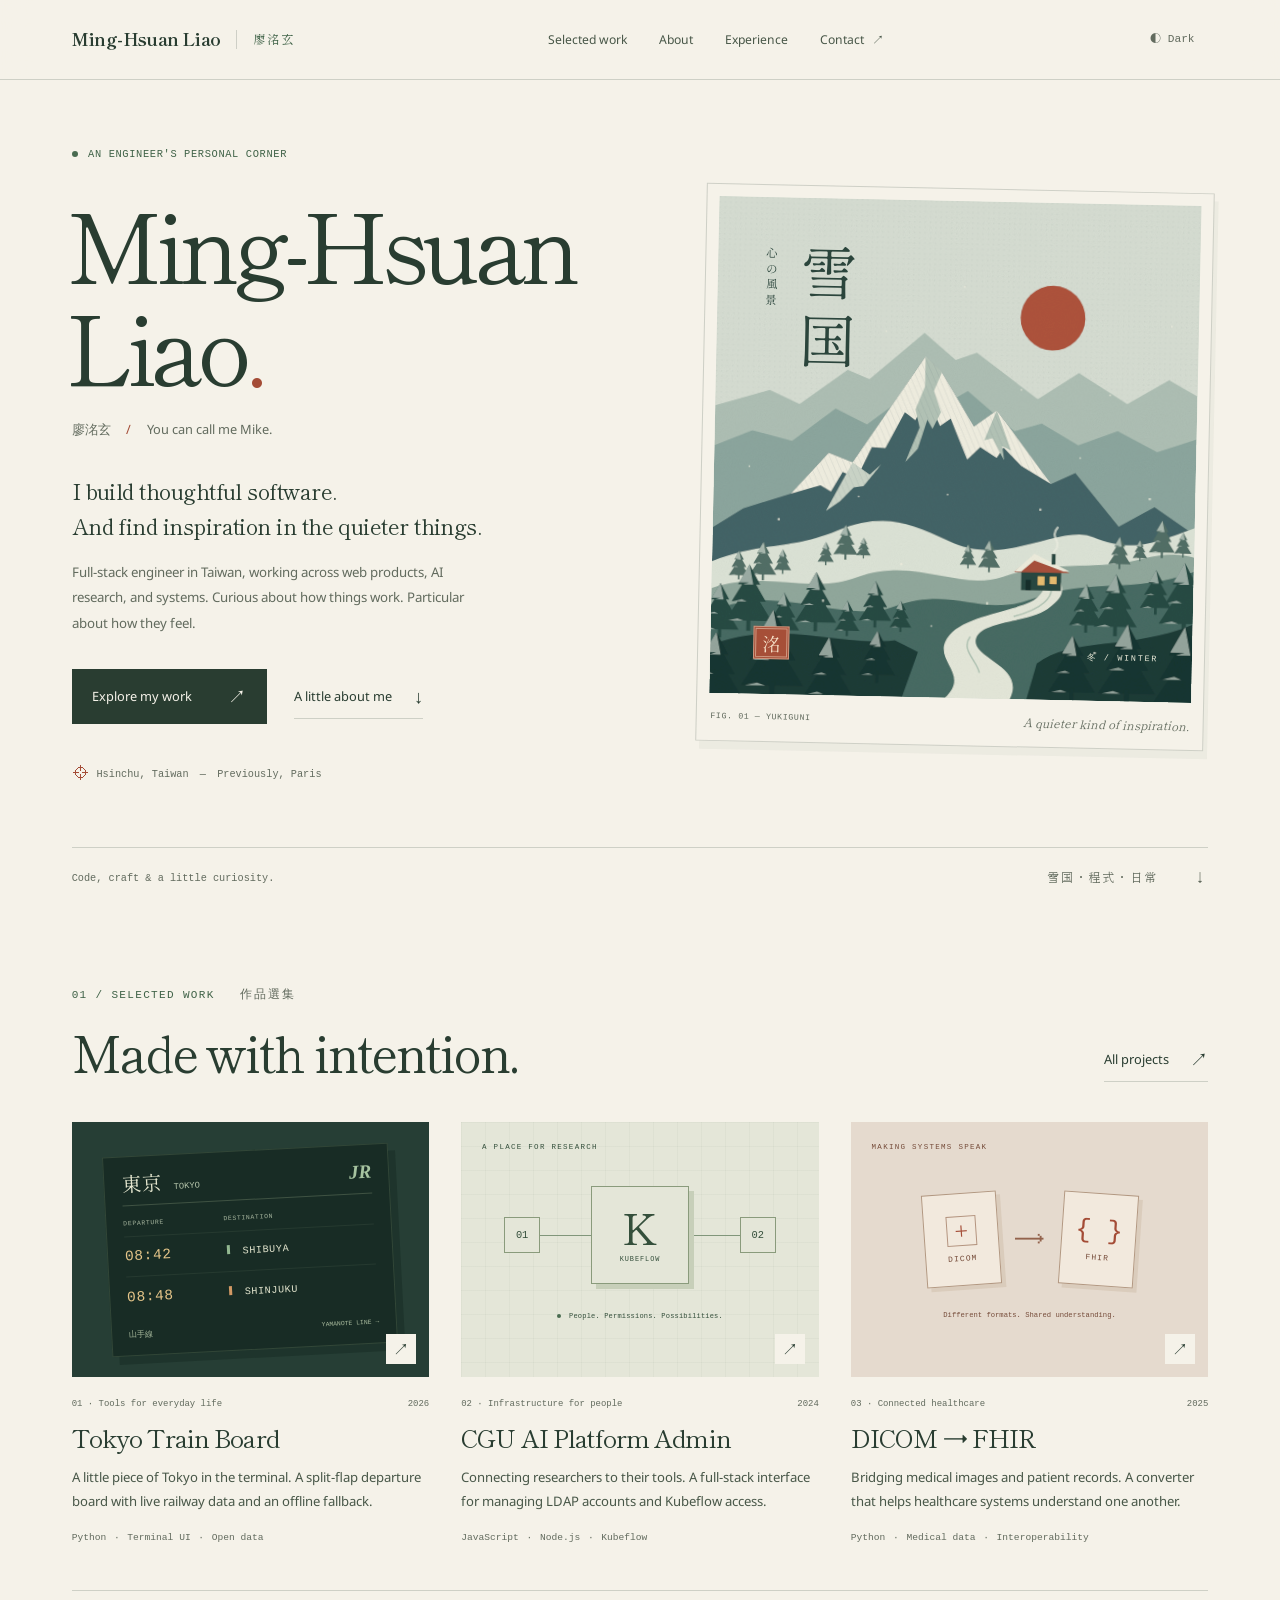
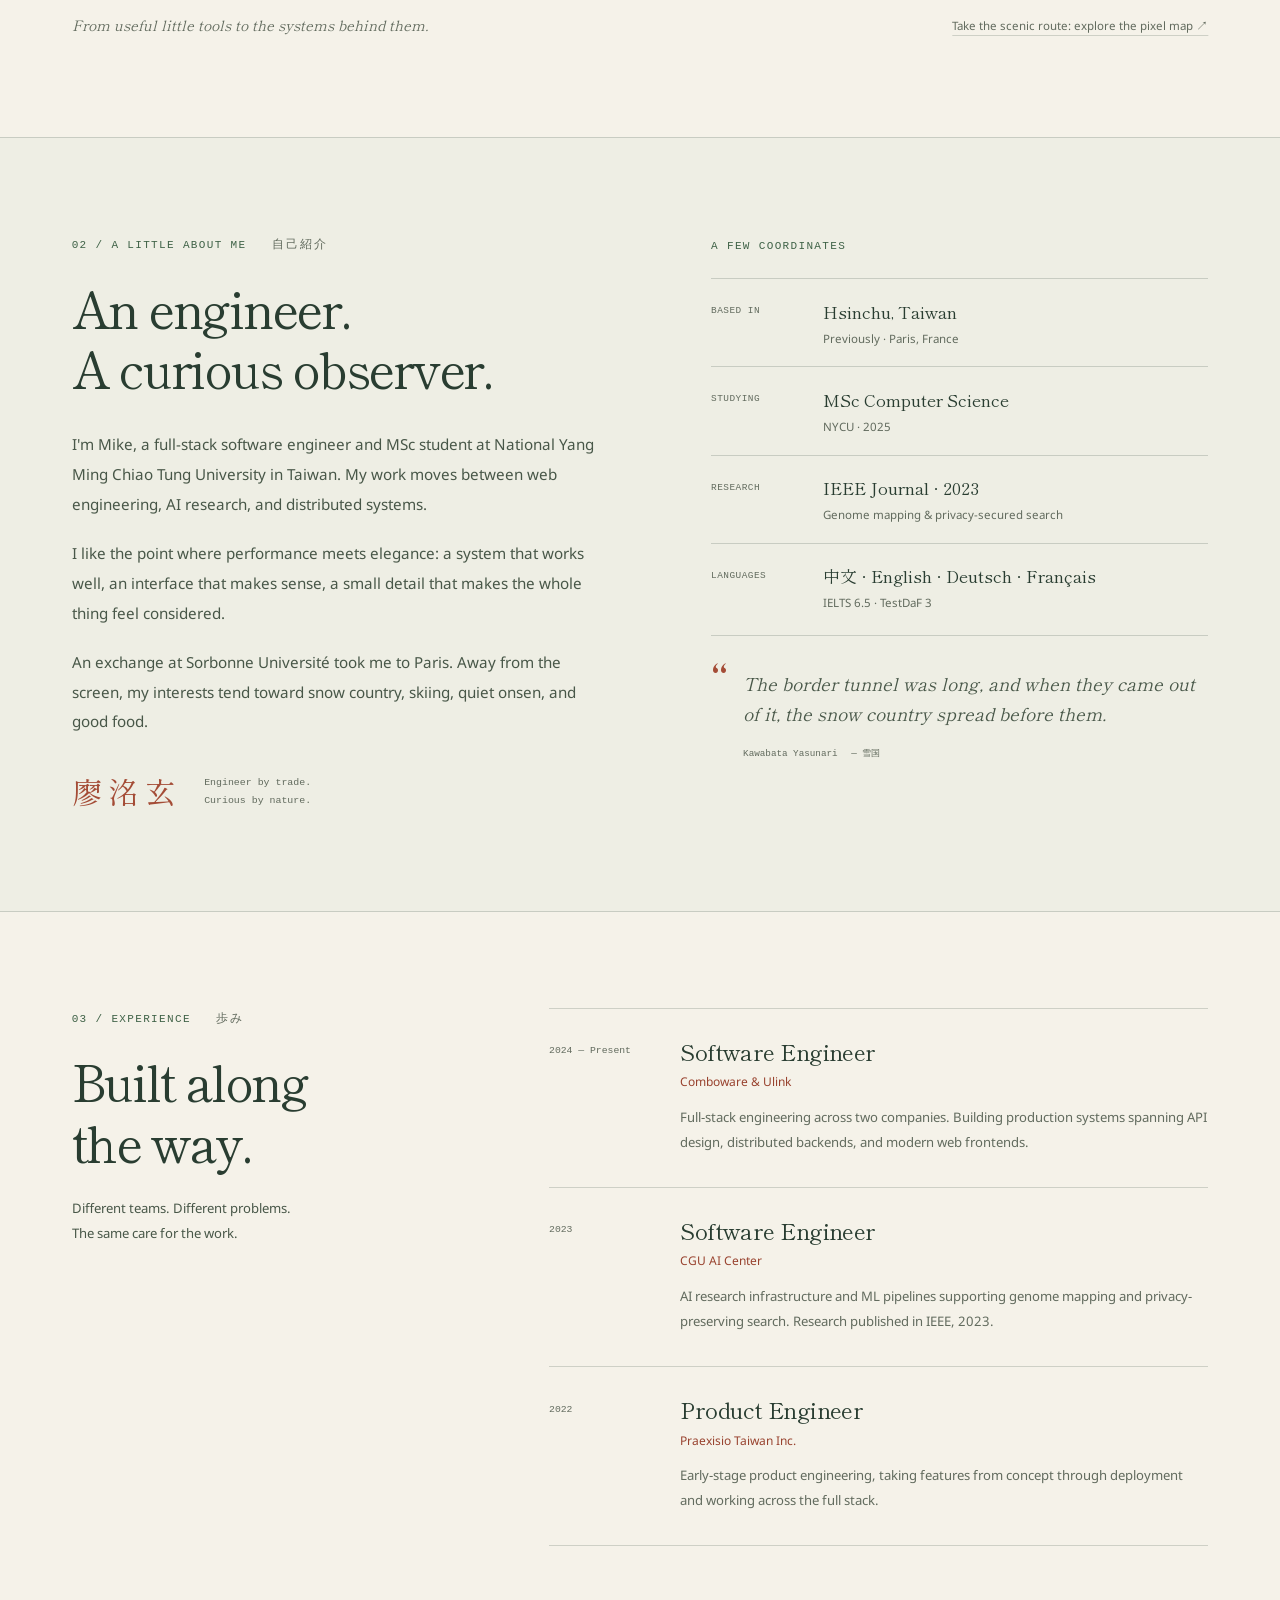
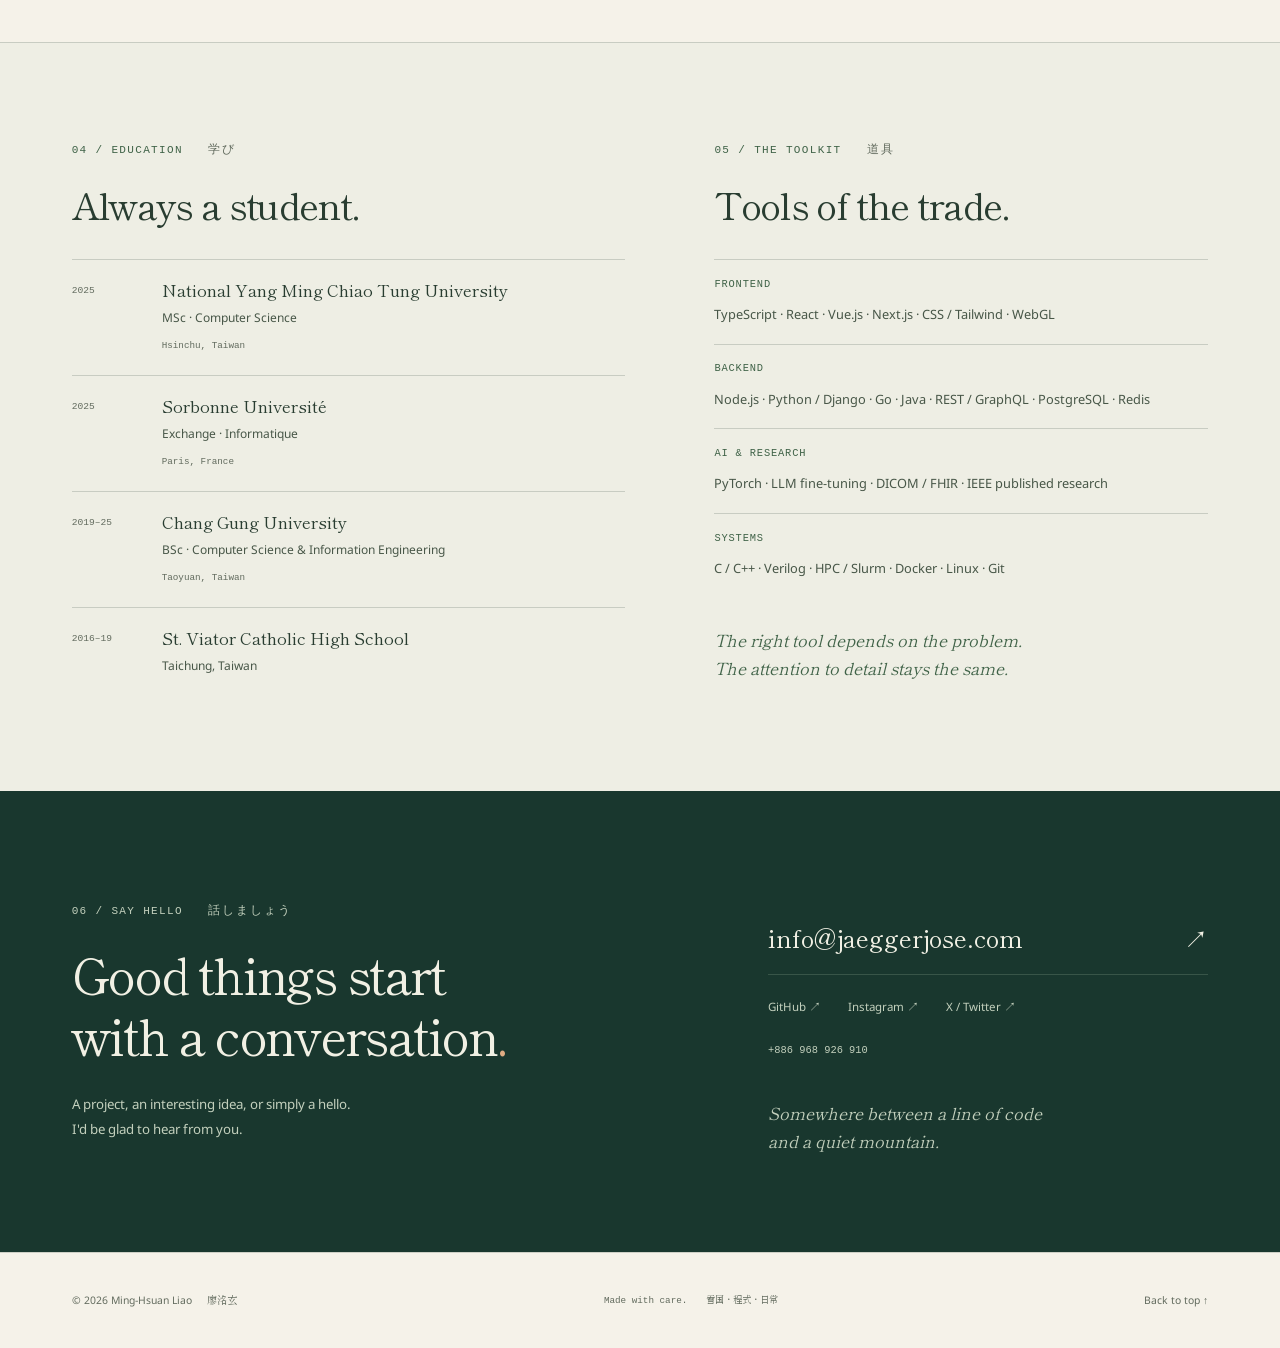
==== index.html @ 1840a7eb "feat: redesign portfolio with Yukiguni editorial layout" ====
<!DOCTYPE html>
<html lang="zh-TW" data-theme="light">
<head>
  <meta charset="UTF-8">
  <meta name="viewport" content="width=device-width, initial-scale=1.0">
  <script>try{document.documentElement.dataset.theme=localStorage.getItem('theme')||'light'}catch(e){}</script>
  <meta name="description" content="廖洺玄 (Mike Liao) — Full-stack engineer in Taiwan. Web products, research, and small things made with care. 雪国・程式・日常。">
  <meta property="og:type" content="website">
  <meta property="og:url" content="https://www.jaeggerjose.com/">
  <meta property="og:title" content="廖洺玄 · Ming-Hsuan Liao — Engineer & Maker">
  <meta property="og:description" content="Full-stack engineer in Taiwan. Web products, research, and small things made with care. 雪国・程式・日常。">
  <meta property="og:locale" content="zh_TW">
  <meta property="og:image" content="https://www.jaeggerjose.com/og-image.png">
  <meta property="og:image:width" content="1200">
  <meta property="og:image:height" content="630">
  <meta name="twitter:card" content="summary_large_image">
  <meta name="twitter:image" content="https://www.jaeggerjose.com/og-image.png">
  <meta name="twitter:site" content="@jaeggerjose">
  <meta name="twitter:title" content="廖洺玄 · Ming-Hsuan Liao — Engineer & Maker">
  <meta name="twitter:description" content="Web products, research, and small things made with care.">
  <link rel="canonical" href="https://www.jaeggerjose.com/">
  <title>廖洺玄 · Ming-Hsuan Liao — Engineer & Maker</title>
  <link rel="preconnect" href="https://fonts.googleapis.com">
  <link rel="preconnect" href="https://fonts.gstatic.com" crossorigin>
  <link rel="stylesheet" href="https://fonts.googleapis.com/css2?family=Press+Start+2P&family=Shippori+Mincho+B1:wght@400;700&family=Noto+Sans:ital,wght@0,300;0,400;1,300&display=swap" media="print" onload="this.media='all'">
  <noscript><link rel="stylesheet" href="https://fonts.googleapis.com/css2?family=Press+Start+2P&family=Shippori+Mincho+B1:wght@400;700&family=Noto+Sans:ital,wght@0,300;0,400;1,300&display=swap"></noscript>
  <link rel="icon" href="favicon.svg" type="image/svg+xml">
  <link rel="stylesheet" href="css/style.css?v=14">
  <link rel="preload" href="assets/yukiguni-print.svg" as="image" type="image/svg+xml">
  <script type="speculationrules">{"prefetch":[{"source":"list","urls":["works.html"]}]}</script>
</head>
<body class="page-home">
  <a class="skip-link" href="#main-content">Skip to content</a>

  <nav id="nav" aria-label="Main navigation">
    <a class="nav-logo" href="#hero">Ming-Hsuan Liao<span>廖洺玄</span></a>
    <ul class="nav-links">
      <li><a href="#selected-work">Selected work</a></li>
      <li><a href="#about">About</a></li>
      <li><a href="#work">Experience</a></li>
      <li><a href="#contact">Contact <span aria-hidden="true">↗</span></a></li>
    </ul>
    <div class="nav-right">
      <button class="theme-toggle" id="theme-toggle" aria-label="Switch to dark theme">◐ <span>Dark</span></button>
      <button class="nav-menu" id="nav-menu" aria-label="Open menu" aria-controls="mobile-menu" aria-expanded="false"><span></span><span></span></button>
    </div>
  </nav>
  <div class="mobile-menu" id="mobile-menu" hidden>
    <p class="menu-eyebrow">A little directory</p>
    <a href="#selected-work" class="mm-link">Selected work</a>
    <a href="#about" class="mm-link">About</a>
    <a href="#work" class="mm-link">Experience</a>
    <a href="#contact" class="mm-link">Contact ↗</a>
    <button class="theme-toggle-mm" id="theme-toggle-mm" aria-label="Switch to dark theme">◐ Dark</button>
  </div>

  <main id="main-content">
    <section id="hero" aria-labelledby="hero-title">
      <div class="hero-layout">
        <div class="hero-content">
          <p class="hero-eyebrow"><span class="status-dot" aria-hidden="true"></span> An engineer's personal corner</p>
          <h1 class="hero-name" id="hero-title">Ming-Hsuan<br><span>Liao<span class="name-period">.</span></span></h1>
          <p class="hero-byline">廖洺玄 <span aria-hidden="true">/</span> You can call me Mike.</p>
          <p class="hero-intro">I build thoughtful software.<br>And find inspiration in the quieter things.</p>
          <p class="hero-description">Full-stack engineer in Taiwan, working across web products, AI research, and systems. Curious about how things work. Particular about how they feel.</p>
          <div class="hero-actions">
            <a class="button-link" href="#selected-work">Explore my work <span aria-hidden="true">↗</span></a>
            <a class="text-link" href="#about">A little about me <span aria-hidden="true">↓</span></a>
          </div>
          <p class="hero-location"><span aria-hidden="true">⌖</span> Hsinchu, Taiwan <span class="location-divider">—</span> Previously, Paris</p>
        </div>
        <figure class="hero-print">
          <div class="print-image">
            <img src="assets/yukiguni-print.svg" alt="A winter woodblock landscape: snow-covered mountains and a small warm cabin among pine trees." width="640" height="660" fetchpriority="high">
            <div class="print-title" aria-hidden="true"><span>雪国</span><small>心の風景</small></div>
            <span class="print-seal" aria-hidden="true">洺</span>
            <span class="print-corner" aria-hidden="true">冬 / WINTER</span>
          </div>
          <figcaption><span>FIG. 01 — YUKIGUNI</span><span>A quieter kind of inspiration.</span></figcaption>
        </figure>
      </div>
      <div class="hero-colophon"><span>Code, craft &amp; a little curiosity.</span><span>雪国・程式・日常 <span aria-hidden="true">↓</span></span></div>
    </section>

    <section id="selected-work" aria-labelledby="selected-heading">
      <div class="section-inner">
        <div class="section-heading">
          <div><p class="label">01 / Selected work <span>作品選集</span></p><h2 id="selected-heading">Made with intention.</h2></div>
          <a class="text-link" href="works.html">All projects <span aria-hidden="true">↗</span></a>
        </div>
        <div class="selected-grid">
          <article class="selected-project reveal">
            <a class="project-cover" href="works.html#trainboard" aria-label="View Tokyo Train Board">
              <div class="project-preview preview-train" aria-hidden="true">
                <div class="train-board">
                  <div class="train-heading"><span>東京 <small>TOKYO</small></span><span class="train-symbol">JR</span></div>
                  <div class="train-header"><span>DEPARTURE</span><span>DESTINATION</span></div>
                  <div class="train-row"><span>08:42</span><span><i class="line-green"></i> SHIBUYA</span></div>
                  <div class="train-row"><span>08:48</span><span><i class="line-orange"></i> SHINJUKU</span></div>
                  <div class="train-bottom">山手線 <span>YAMANOTE LINE →</span></div>
                </div>
              </div>
              <span class="cover-arrow" aria-hidden="true">↗</span>
            </a>
            <div class="project-meta"><span>01 · Tools for everyday life</span><span>2026</span></div>
            <h3><a href="works.html#trainboard">Tokyo Train Board</a></h3>
            <p>A little piece of Tokyo in the terminal. A split-flap departure board with live railway data and an offline fallback.</p>
            <p class="project-tools">Python <span>·</span> Terminal UI <span>·</span> Open data</p>
          </article>
          <article class="selected-project reveal">
            <a class="project-cover" href="works.html#classroom" aria-label="View CGU Kubeflow LDAP Admin">
              <div class="project-preview preview-cluster" aria-hidden="true">
                <span class="preview-note">A PLACE FOR RESEARCH</span>
                <div class="cluster-network"><div class="cluster-node">01</div><div class="cluster-node cluster-center">K<span>KUBEFLOW</span></div><div class="cluster-node">02</div></div>
                <div class="cluster-caption"><span class="status-dot"></span> People. Permissions. Possibilities.</div>
              </div>
              <span class="cover-arrow" aria-hidden="true">↗</span>
            </a>
            <div class="project-meta"><span>02 · Infrastructure for people</span><span>2024</span></div>
            <h3><a href="works.html#classroom">CGU AI Platform Admin</a></h3>
            <p>Connecting researchers to their tools. A full-stack interface for managing LDAP accounts and Kubeflow access.</p>
            <p class="project-tools">JavaScript <span>·</span> Node.js <span>·</span> Kubeflow</p>
          </article>
          <article class="selected-project reveal">
            <a class="project-cover" href="works.html#dicom" aria-label="View DICOM to FHIR Converter">
              <div class="project-preview preview-health" aria-hidden="true">
                <span class="preview-note">MAKING SYSTEMS SPEAK</span>
                <div class="data-exchange"><div class="data-sheet"><span class="scan-mark">+</span><small>DICOM</small></div><span class="exchange-arrow">⟶</span><div class="data-sheet"><span class="code-mark">{ }</span><small>FHIR</small></div></div>
                <span class="health-caption">Different formats. Shared understanding.</span>
              </div>
              <span class="cover-arrow" aria-hidden="true">↗</span>
            </a>
            <div class="project-meta"><span>03 · Connected healthcare</span><span>2025</span></div>
            <h3><a href="works.html#dicom">DICOM → FHIR</a></h3>
            <p>Bridging medical images and patient records. A converter that helps healthcare systems understand one another.</p>
            <p class="project-tools">Python <span>·</span> Medical data <span>·</span> Interoperability</p>
          </article>
        </div>
        <div class="section-footnote"><span>From useful little tools to the systems behind them.</span><a href="works.html#map">Take the scenic route: explore the pixel map <span aria-hidden="true">↗</span></a></div>
      </div>
    </section>

    <section id="about" aria-labelledby="about-heading">
      <div class="section-inner about-grid">
        <div class="about-left">
          <p class="label">02 / A little about me <span>自己紹介</span></p>
          <h2 id="about-heading">An engineer.<br>A curious observer.</h2>
          <p class="body-text">I'm Mike, a full-stack software engineer and MSc student at National Yang Ming Chiao Tung University in Taiwan. My work moves between web engineering, AI research, and distributed systems.</p>
          <p class="body-text">I like the point where performance meets elegance: a system that works well, an interface that makes sense, a small detail that makes the whole thing feel considered.</p>
          <p class="body-text">An exchange at Sorbonne Université took me to Paris. Away from the screen, my interests tend toward snow country, skiing, quiet onsen, and good food.</p>
          <div class="about-signoff"><span class="signature">廖洺玄</span><span>Engineer by trade.<br>Curious by nature.</span></div>
        </div>
        <div class="about-right">
          <p class="label facts-label">A few coordinates</p>
          <dl class="about-facts">
            <div><dt>Based in</dt><dd>Hsinchu, Taiwan<small>Previously · Paris, France</small></dd></div>
            <div><dt>Studying</dt><dd>MSc Computer Science<small>NYCU · 2025</small></dd></div>
            <div><dt>Research</dt><dd>IEEE Journal · 2023<small>Genome mapping &amp; privacy-secured search</small></dd></div>
            <div><dt>Languages</dt><dd>中文 · English · Deutsch · Français<small>IELTS 6.5 · TestDaF 3</small></dd></div>
          </dl>
          <blockquote class="snow-quote"><span class="quote-mark" aria-hidden="true">“</span><p>The border tunnel was long, and when they came out of it, the snow country spread before them.</p><cite>Kawabata Yasunari <span>— 雪国</span></cite></blockquote>
        </div>
      </div>
    </section>

    <section id="work" aria-labelledby="work-heading">
      <div class="section-inner experience-layout">
        <div class="experience-intro"><p class="label">03 / Experience <span>歩み</span></p><h2 id="work-heading">Built along<br>the way.</h2><p class="body-text">Different teams. Different problems.<br>The same care for the work.</p></div>
        <div class="timeline">
          <article class="tl-item reveal"><p class="tl-date">2024 — Present</p><div><h3 class="tl-title">Software Engineer</h3><p class="tl-company">Comboware &amp; Ulink</p><p class="tl-desc">Full-stack engineering across two companies. Building production systems spanning API design, distributed backends, and modern web frontends.</p></div></article>
          <article class="tl-item reveal"><p class="tl-date">2023</p><div><h3 class="tl-title">Software Engineer</h3><p class="tl-company">CGU AI Center</p><p class="tl-desc">AI research infrastructure and ML pipelines supporting genome mapping and privacy-preserving search. Research published in IEEE, 2023.</p></div></article>
          <article class="tl-item reveal"><p class="tl-date">2022</p><div><h3 class="tl-title">Product Engineer</h3><p class="tl-company">Praexisio Taiwan Inc.</p><p class="tl-desc">Early-stage product engineering, taking features from concept through deployment and working across the full stack.</p></div></article>
        </div>
      </div>
    </section>

    <div class="background-section">
      <div class="section-inner background-grid">
        <section id="education" aria-labelledby="education-heading">
          <p class="label">04 / Education <span>学び</span></p><h2 id="education-heading">Always a student.</h2>
          <div class="edu-list">
            <article class="edu-item"><span class="edu-year">2025</span><div><h3>National Yang Ming Chiao Tung University</h3><p>MSc · Computer Science</p><span class="edu-loc">Hsinchu, Taiwan</span></div></article>
            <article class="edu-item"><span class="edu-year">2025</span><div><h3>Sorbonne Université</h3><p>Exchange · Informatique</p><span class="edu-loc">Paris, France</span></div></article>
            <article class="edu-item"><span class="edu-year">2019–25</span><div><h3>Chang Gung University</h3><p>BSc · Computer Science &amp; Information Engineering</p><span class="edu-loc">Taoyuan, Taiwan</span></div></article>
            <article class="edu-item"><span class="edu-year">2016–19</span><div><h3>St. Viator Catholic High School</h3><p>Taichung, Taiwan</p></div></article>
          </div>
        </section>
        <section id="skills" aria-labelledby="skills-heading">
          <p class="label">05 / The toolkit <span>道具</span></p><h2 id="skills-heading">Tools of the trade.</h2>
          <dl class="skill-list">
            <div><dt>Frontend</dt><dd>TypeScript · React · Vue.js · Next.js · CSS / Tailwind · WebGL</dd></div>
            <div><dt>Backend</dt><dd>Node.js · Python / Django · Go · Java · REST / GraphQL · PostgreSQL · Redis</dd></div>
            <div><dt>AI &amp; Research</dt><dd>PyTorch · LLM fine-tuning · DICOM / FHIR · IEEE published research</dd></div>
            <div><dt>Systems</dt><dd>C / C++ · Verilog · HPC / Slurm · Docker · Linux · Git</dd></div>
          </dl>
          <p class="toolkit-note">The right tool depends on the problem.<br>The attention to detail stays the same.</p>
        </section>
      </div>
    </div>

    <section id="contact" aria-labelledby="contact-heading">
      <div class="section-inner contact-layout">
        <div><p class="label">06 / Say hello <span>話しましょう</span></p><h2 id="contact-heading">Good things start<br>with a conversation<span>.</span></h2><p class="contact-sub">A project, an interesting idea, or simply a hello.<br>I'd be glad to hear from you.</p></div>
        <div class="contact-details"><a class="contact-email" href="mailto:info@jaeggerjose.com">info@jaeggerjose.com <span aria-hidden="true">↗</span></a><div class="social-row"><a href="https://github.com/jaeggerjose" target="_blank" rel="noopener noreferrer">GitHub ↗</a><a href="https://instagram.com/pretty_good_mate" target="_blank" rel="noopener noreferrer">Instagram ↗</a><a href="https://x.com/jaeggerjose" target="_blank" rel="noopener noreferrer">X / Twitter ↗</a></div><a class="contact-phone" href="tel:+886968926910">+886 968 926 910</a><p class="contact-note">Somewhere between a line of code<br>and a quiet mountain.</p></div>
      </div>
    </section>
  </main>
  <footer><span class="foot-l">© 2026 Ming-Hsuan Liao <span>廖洺玄</span></span><span class="foot-r">Made with care. <span>雪国・程式・日常</span></span><a href="#hero" class="back-to-top">Back to top ↑</a></footer>

  <script defer src="js/vendor/motion-13.5.0.js"></script>
  <script defer src="js/main.js?v=11"></script>
  <script defer src="/_vercel/insights/script.js"></script>
</body>
</html>
---- css/style.css ----
/* Yukiguni — an engineer's field notes. Shared typography, navigation, and home. */
@font-face {
  font-family: 'Press Start 2P Fallback';
  src: local('Menlo'), local('Courier New'), local('DejaVu Sans Mono');
  size-adjust: 166.67%;
  font-display: swap;
}

:root {
  color-scheme: light;
  --paper: #f5f2e9;
  --paper-rgb: 245, 242, 233;
  --paper-alt: #eeeee4;
  --paper-deep: #e3e5d8;
  --surface: #e9e9dd;
  --card: #e0e2d3;
  --card-hover: #d9dfcc;
  --ink: #293d31;
  --ink-dim: #485748;
  --muted-text: #626b5e;
  --muted-border: rgba(41, 61, 49, .19);
  --moss: #496b50;
  --moss-text: #3f6247;
  --moss-dim: rgba(73, 107, 80, .14);
  --moss-glow: rgba(73, 107, 80, .06);
  --akache: #a44c36;
  --akache-text: #98422e;
  --akache-lt: #b3654b;
  --akache-dim: rgba(164, 76, 54, .12);
  --void: #19372e;
  --void-rgb: 25, 55, 46;
  --night-d: #142b25;
  --deep-d: #203e34;
  --snow: #f1f0e4;
  --snow-dim: #c3d0bd;
  --snow-rgb: 241, 240, 228;
  --steam: #b5ccb0;
  --steam-rgb: 181, 204, 176;
  --steam-dim: rgba(181, 204, 176, .28);
  --steam-glow: rgba(181, 204, 176, .08);
  --fire: #dfac83;
  --fire-rgb: 223, 172, 131;
  --ember: #dfc283;
  --ember-rgb: 223, 194, 131;
  --pixel: #8daaa0;
  --pixel-rgb: 141, 170, 160;
  --dark-muted: rgba(181, 204, 176, .2);
  --dark-muted-text: #b3c6b4;
  --dark-muted-text-rgb: 179, 198, 180;
  --font-pixel: 'Press Start 2P', 'Press Start 2P Fallback', monospace;
  --font-serif: 'Shippori Mincho B1', Georgia, serif;
  --font-body: 'Noto Sans', sans-serif;
  --font-sans: var(--font-body);
  --font-meta: 'SFMono-Regular', Consolas, 'Liberation Mono', monospace;
  --pad-x: clamp(1.35rem, 5.6vw, 6.5rem);
  --pad-y: clamp(4rem, 7.5vw, 7rem);
  --nav-height: 80px;
  --ht-light-dot: rgba(73, 107, 80, .08);
  --ht-light-dot2: rgba(164, 76, 54, .05);
  --ht-amber-dot: rgba(223, 194, 131, .08);
  --ht-dark-dot: rgba(141, 170, 160, .07);
  --ht-steam-dot: rgba(181, 204, 176, .05);
}
html[data-theme="dark"] {
  color-scheme: dark;
  --paper: #172a23;
  --paper-rgb: 23, 42, 35;
  --paper-alt: #1d3028;
  --paper-deep: #293d31;
  --surface: #2b3e32;
  --card: #304537;
  --card-hover: #3a4c3d;
  --ink: #eaeadd;
  --ink-dim: #d0d7c7;
  --muted-text: #b4c0ad;
  --muted-border: rgba(213, 226, 199, .19);
  --moss: #b0c8a5;
  --moss-text: #b0c8a5;
  --moss-dim: rgba(176, 200, 165, .12);
  --akache: #dfa38b;
  --akache-text: #dfa38b;
  --akache-lt: #e0b59b;
  --akache-dim: rgba(223, 163, 139, .12);
  --ht-light-dot: rgba(176, 200, 165, .07);
}

*, *::before, *::after { box-sizing: border-box; }
* { margin: 0; padding: 0; }
[hidden] { display: none !important; }
html { scroll-behavior: smooth; scroll-padding-top: calc(var(--nav-height) + 24px); }
body { background: var(--paper); color: var(--ink); font: 400 1rem/1.75 var(--font-body); -webkit-font-smoothing: antialiased; }
a { color: inherit; text-decoration: none; }
button, input, textarea, select { font: inherit; }
button { color: inherit; cursor: pointer; }
img, svg { display: block; max-width: 100%; }
button, a { -webkit-tap-highlight-color: transparent; }
::selection { background: var(--moss); color: var(--paper); }
:focus-visible { outline: 2px solid var(--akache); outline-offset: 5px; }
section { padding: var(--pad-y) var(--pad-x); }
h1, h2, h3 { font-family: var(--font-serif); font-weight: 400; }
h2, .section-h2 { font-size: clamp(2.3rem, 3.9vw, 3.6rem); line-height: 1.22; letter-spacing: -.045em; }
.section-inner { width: 100%; max-width: 1320px; margin-inline: auto; }
.label { font: 400 .69rem/1.6 var(--font-meta); text-transform: uppercase; letter-spacing: .12em; color: var(--moss-text); margin-bottom: 1.35rem; }
.label > span { font-family: var(--font-body); text-transform: none; font-size: .75rem; letter-spacing: .16em; margin-left: 1.1rem; color: var(--muted-text); }
.body-text { color: var(--ink-dim); font-size: .95rem; line-height: 1.95; margin-bottom: 1.25rem; }
.text-link { display: inline-flex; align-items: center; gap: 1.35rem; min-height: 44px; font-size: .8rem; border-bottom: 1px solid var(--muted-border); transition: color .2s, border-color .2s; }
.text-link:hover { color: var(--akache); border-color: var(--akache); }
.text-link > span, .button-link > span { font-size: 1.15rem; transition: transform .2s; }
.text-link:hover > span, .button-link:hover > span { transform: translate(2px, -2px); }
.button-link { display: inline-flex; align-items: center; justify-content: space-between; gap: 2.25rem; min-height: 50px; padding: .7rem 1.3rem; background: var(--ink); color: var(--paper); font-size: .8rem; transition: background .2s; }
.button-link:hover { background: var(--moss-text); }
.status-dot { display: inline-block; width: 6px; height: 6px; background: var(--moss); border-radius: 50%; flex-shrink: 0; }
.reveal { opacity: 1; }
.reveal.will-reveal { opacity: 0; transform: translateY(16px); }
.reveal.will-reveal.visible { opacity: 1; transform: none; }
.chip { display: inline-block; padding: .3rem .65rem; border: 1px solid var(--muted-border); font-size: .75rem; color: var(--ink-dim); background: var(--paper-alt); }
.skip-link { position: fixed; z-index: 400; left: 1rem; top: .8rem; padding: .65rem 1rem; background: var(--paper); border: 1px solid var(--ink); transform: translateY(-200%); }
.skip-link:focus { transform: translateY(0); }

/* Masthead */
#nav { position: fixed; inset: 0 0 auto; z-index: 200; min-height: var(--nav-height); padding: .8rem var(--pad-x); display: flex; align-items: center; justify-content: space-between; gap: 2rem; background: rgba(var(--paper-rgb), .96); border-bottom: 1px solid var(--muted-border); backdrop-filter: blur(14px); -webkit-backdrop-filter: blur(14px); }
.nav-logo { display: flex; align-items: center; gap: 1rem; font: 700 1.1rem/1.5 var(--font-serif); letter-spacing: -.035em; white-space: nowrap; }
.nav-logo > span { font-weight: 400; font-size: .78rem; letter-spacing: .14em; color: var(--moss-text); padding-left: 1rem; border-left: 1px solid var(--muted-border); }
.nav-links { display: flex; gap: clamp(1.2rem, 2.5vw, 2.8rem); list-style: none; }
.nav-links a { position: relative; display: inline-flex; align-items: center; gap: .5rem; min-height: 44px; font-size: .76rem; color: var(--ink-dim); }
.nav-links a::after { content: ''; position: absolute; inset: auto 0 3px; height: 1px; background: var(--akache); transform: scaleX(0); transform-origin: left; transition: transform .2s; }
.nav-links a:hover, .nav-links a.active { color: var(--akache); }
.nav-links a:hover::after, .nav-links a.active::after { transform: scaleX(1); }
.nav-right { display: flex; align-items: center; gap: .8rem; }
.theme-toggle, .theme-toggle-mm { display: inline-flex; justify-content: center; align-items: center; gap: .45rem; min-width: 72px; min-height: 44px; background: none; border: 0; font: .7rem/1 var(--font-meta); color: var(--muted-text); }
.theme-toggle:hover, .theme-toggle-mm:hover { color: var(--akache); }
.nav-menu { display: none; flex-direction: column; align-items: center; justify-content: center; gap: 6px; width: 44px; height: 44px; border: 1px solid var(--muted-border); background: none; }
.nav-menu span { height: 1px; width: 20px; background: var(--ink); transition: transform .2s; }
.nav-menu[aria-expanded="true"] span:first-child { transform: translateY(3.5px) rotate(45deg); }
.nav-menu[aria-expanded="true"] span:last-child { transform: translateY(-3.5px) rotate(-45deg); }
.mobile-menu { position: fixed; inset: var(--nav-height) 0 0; z-index: 190; display: flex; flex-direction: column; justify-content: safe center; align-items: flex-start; gap: 1rem; padding: 2rem var(--pad-x); background: var(--paper); overflow-y: auto; }
.menu-eyebrow { font: .7rem/1.5 var(--font-meta); text-transform: uppercase; letter-spacing: .15em; color: var(--muted-text); margin-bottom: 1rem; }
.mm-link { font: 400 clamp(1.8rem, 6vw, 2.75rem)/1.5 var(--font-serif); }
.mm-link:hover { color: var(--akache); }
.theme-toggle-mm { margin-top: 1rem; padding: .7rem 1rem; border: 1px solid var(--muted-border); }
body.menu-is-open, body.project-is-open { overflow: hidden; }

/* The opening spread */
#hero { padding-top: calc(var(--nav-height) + clamp(2.5rem, 4.5vw, 4.6rem)); padding-bottom: 0; }
.hero-layout { max-width: 1320px; margin-inline: auto; display: grid; grid-template-columns: 1.08fr 1fr; gap: clamp(2rem, 6.3vw, 6rem); align-items: center; }
.hero-content { min-width: 0; padding-block: .5rem; }
.hero-eyebrow { display: flex; align-items: center; gap: .65rem; font: .65rem/1.7 var(--font-meta); color: var(--moss-text); letter-spacing: .06em; text-transform: uppercase; margin-bottom: 1.8rem; }
.hero-name { font-size: clamp(3.7rem, 7.5vw, 7.6rem); line-height: 1.06; letter-spacing: -.07em; margin-left: -.06em; }
.name-period { color: var(--akache); }
.hero-byline { margin-top: 1.4rem; font-size: .8rem; color: var(--muted-text); }
.hero-byline > span { margin-inline: .8rem; color: var(--akache); }
.hero-intro { font: 400 clamp(1.15rem, 1.7vw, 1.5rem)/1.6 var(--font-serif); letter-spacing: -.025em; margin-top: 2.1rem; }
.hero-description { margin-top: 1rem; max-width: 420px; font-size: .83rem; color: var(--muted-text); line-height: 1.95; }
.hero-actions { display: flex; align-items: center; flex-wrap: wrap; gap: 1.7rem; margin-top: 2rem; }
.hero-location { display: flex; align-items: center; flex-wrap: wrap; gap: .55rem; margin-top: 2.3rem; font: .64rem/1.7 var(--font-meta); color: var(--muted-text); }
.hero-location > span:first-child { font-size: 1rem; color: var(--akache); }
.location-divider { margin-inline: .15rem; }
.hero-print { min-width: 0; padding: 12px 12px 0; background: var(--paper); border: 1px solid var(--muted-border); transform: rotate(1.2deg); box-shadow: 4px 8px 0 rgba(60, 71, 45, .045); }
.print-image { position: relative; overflow: hidden; background: #d6ddd2; }
.print-image img { width: 100%; height: auto; }
.print-title { position: absolute; top: 9%; left: 9%; display: flex; flex-direction: row-reverse; align-items: flex-start; gap: .7rem; color: #2b453c; }
.print-title > span { writing-mode: vertical-rl; font: 400 clamp(2.3rem, 4.5vw, 4.2rem)/1.25 var(--font-serif); letter-spacing: .18em; }
.print-title small { writing-mode: vertical-rl; font: 400 .72rem/1.8 var(--font-serif); letter-spacing: .3em; padding-top: .3rem; }
.print-seal { position: absolute; left: 9%; bottom: 7%; color: #f5dfc7; background: #a64f38; border: 3px double #f5dfc780; padding: .2rem .36rem; font: 400 1.15rem/1.1 var(--font-serif); }
.print-corner { position: absolute; bottom: 7%; right: 7%; font: .53rem/1.6 var(--font-meta); letter-spacing: .2em; color: #e9e9d8; }
.hero-print figcaption { display: flex; justify-content: space-between; gap: 1rem; align-items: center; padding: .9rem .1rem; color: var(--muted-text); }
.hero-print figcaption > span:first-child { font: .52rem/1.5 var(--font-meta); letter-spacing: .07em; }
.hero-print figcaption > span:last-child { font: italic .75rem/1.5 var(--font-serif); }
.hero-colophon { display: flex; justify-content: space-between; align-items: center; gap: 1rem; max-width: 1320px; margin: 3.2rem auto 0; padding-block: 1.25rem; border-top: 1px solid var(--muted-border); color: var(--muted-text); font: .64rem/1.6 var(--font-meta); }
.hero-colophon > span:last-child { font: .77rem/1.6 var(--font-serif); letter-spacing: .15em; }
.hero-colophon > span:last-child > span { margin-left: 2rem; }

/* Work as the proof, with three small editorial illustrations. */
#selected-work { padding-top: clamp(3.5rem, 6vw, 6rem); }
.section-heading { display: flex; align-items: flex-end; justify-content: space-between; gap: 2rem; margin-bottom: 2.5rem; }
.section-heading .label { margin-bottom: 1rem; }
.selected-grid { display: grid; grid-template-columns: repeat(3, minmax(0, 1fr)); gap: 2rem; }
.project-cover { display: block; position: relative; overflow: hidden; }
.project-preview { position: relative; aspect-ratio: 1.4; display: flex; flex-direction: column; align-items: center; justify-content: center; overflow: hidden; transition: transform .45s cubic-bezier(.2, .7, .2, 1); }
.project-cover:hover .project-preview { transform: scale(1.025); }
.cover-arrow { position: absolute; right: .85rem; bottom: .85rem; width: 30px; height: 30px; display: grid; place-items: center; background: #f5f2e9; color: #293d31; font-size: 1rem; transition: background .2s, color .2s; }
.project-cover:hover .cover-arrow { background: #a44c36; color: #f5f2e9; }
.preview-train { background: #263e35; }
.train-board { width: 80%; max-width: 304px; padding: 1rem 1.05rem .8rem; border: 1px solid #6c80624f; background: #182c25; color: #e4e6cf; box-shadow: 7px 8px 0 #12271f66; transform: rotate(-3deg); font-family: var(--font-meta); }
.train-heading { display: flex; justify-content: space-between; align-items: center; border-bottom: 1px solid #8d9e7f55; padding-bottom: .7rem; }
.train-heading > span:first-child { font: 1.25rem/1 var(--font-serif); }
.train-heading small { font: .55rem/1 var(--font-meta); margin-left: .45rem; color: #b4c4aa; }
.train-symbol { font: italic 700 1.2rem/1 Georgia, serif; color: #a6c3a0; }
.train-header { display: grid; grid-template-columns: 1fr 1.5fr; font-size: .4rem; letter-spacing: .11em; color: #a6b59e; padding-block: .75rem .4rem; }
.train-row { display: grid; grid-template-columns: 1fr 1.5fr; align-items: center; gap: .25rem; padding-block: .45rem; border-top: 1px solid #74856e26; font-size: .63rem; letter-spacing: .06em; }
.train-row > span:first-child { color: #e6c68a; font-size: .91rem; }
.train-row i { display: inline-block; width: 3px; height: 9px; margin-right: .35rem; }
.line-green { background: #92b890; }
.line-orange { background: #d29964; }
.train-bottom { display: flex; justify-content: space-between; align-items: center; color: #a9bb9e; font-size: .51rem; padding-top: .65rem; }
.train-bottom > span { font-size: .4rem; }
.preview-cluster { background-color: #e4e6d8; background-image: linear-gradient(#5269490b 1px, transparent 1px), linear-gradient(90deg, #5269490b 1px, transparent 1px); background-size: 24px 24px; color: #344f3b; }
.preview-note { position: absolute; left: 1.3rem; top: 1.2rem; font: .47rem/1.6 var(--font-meta); letter-spacing: .17em; }
.cluster-network { position: relative; width: 76%; display: flex; align-items: center; justify-content: space-between; margin-top: .5rem; }
.cluster-network::before { content: ''; position: absolute; inset: 50% 0 auto; height: 1px; background: #81967b; }
.cluster-node { position: relative; background: #e4e6d8; border: 1px solid #8a9b7c; display: grid; place-items: center; width: 36px; height: 36px; font: .65rem/1 var(--font-meta); }
.cluster-center { width: 98px; height: 98px; font: 400 2.7rem/1 var(--font-serif); padding: 1rem; box-shadow: 5px 5px 0 #c7cfb9; }
.cluster-center span { font: .43rem/1.5 var(--font-meta); letter-spacing: .14em; }
.cluster-caption { display: flex; align-items: center; gap: .5rem; margin-top: 1.7rem; font: .44rem/1.5 var(--font-meta); letter-spacing: .025em; }
.cluster-caption .status-dot { width: 4px; height: 4px; background: #496b50; }
.preview-health { background: #e5dace; color: #754b39; }
.data-exchange { display: flex; align-items: center; gap: 1rem; margin-top: .9rem; }
.data-sheet { width: 75px; height: 93px; background: #f2e9dd; border: 1px solid #b29882; display: flex; flex-direction: column; align-items: center; justify-content: center; gap: .6rem; box-shadow: 4px 4px 0 #c2ab9250; transform: rotate(-4deg); }
.data-sheet:last-child { transform: rotate(4deg); }
.scan-mark { display: grid; place-items: center; width: 30px; height: 30px; border: 1px solid #b4947f; color: #a44c36; font: 300 1.5rem/1 var(--font-body); }
.code-mark { font: 1.65rem/1 var(--font-meta); color: #a44c36; }
.data-sheet small { font: .5rem/1 var(--font-meta); letter-spacing: .14em; }
.exchange-arrow { font-size: 1.9rem; color: #93634d; }
.health-caption { margin-top: 1.45rem; font: .45rem/1.5 var(--font-meta); }
.project-meta { margin-top: 1.2rem; display: flex; justify-content: space-between; gap: .5rem; font: .56rem/1.7 var(--font-meta); color: var(--muted-text); }
.selected-project h3 { margin-top: .55rem; font-size: clamp(1.35rem, 1.95vw, 1.8rem); letter-spacing: -.035em; line-height: 1.35; }
.selected-project h3 a:hover { color: var(--akache); }
.selected-project > p { color: var(--ink-dim); margin-top: .65rem; font-size: .82rem; line-height: 1.85; }
.selected-project > .project-tools { margin-top: 1rem; color: var(--muted-text); font: .6rem/1.8 var(--font-meta); }
.project-tools > span { margin-inline: .12rem; }
.section-footnote { display: flex; justify-content: space-between; flex-wrap: wrap; gap: .75rem 2rem; margin-top: 2.7rem; padding-top: 1.3rem; border-top: 1px solid var(--muted-border); color: var(--muted-text); font-size: .72rem; }
.section-footnote > span { font-family: var(--font-serif); font-style: italic; font-size: .9rem; }
.section-footnote a { padding-block: .3rem; text-decoration: underline; text-decoration-color: var(--muted-border); text-underline-offset: 5px; }
.section-footnote a:hover { color: var(--akache); }

/* A personal note and a compact set of coordinates. */
#about { background: var(--paper-alt); border-block: 1px solid var(--muted-border); }
.about-grid { display: grid; grid-template-columns: 1.08fr 1fr; gap: clamp(3rem, 8vw, 8rem); }
.about-left h2 { margin-bottom: 2rem; }
.about-signoff { display: flex; align-items: center; gap: 1.4rem; margin-top: 2rem; }
.signature { font: 400 1.9rem/1.5 var(--font-serif); letter-spacing: .22em; color: var(--akache); }
.about-signoff > span:last-child { font: .62rem/1.8 var(--font-meta); color: var(--muted-text); }
.about-right { padding-top: .25rem; min-width: 0; }
.facts-label { margin-bottom: 1.4rem; }
.about-facts > div { display: grid; grid-template-columns: 88px minmax(0, 1fr); gap: 1.5rem; padding: 1.15rem 0; border-top: 1px solid var(--muted-border); }
.about-facts dt { padding-top: .35rem; font: .59rem/1.6 var(--font-meta); color: var(--muted-text); text-transform: uppercase; letter-spacing: .05em; }
.about-facts dd { font: 400 1.06rem/1.6 var(--font-serif); }
.about-facts small { display: block; margin-top: .3rem; font: .72rem/1.6 var(--font-body); color: var(--muted-text); }
.snow-quote { position: relative; border-top: 1px solid var(--muted-border); margin-top: .25rem; padding: 2.1rem 0 0 2rem; }
.quote-mark { position: absolute; left: 0; top: 1.3rem; font: 3.1rem/1 var(--font-serif); color: var(--akache); }
.snow-quote p { font: italic 1.12rem/1.65 var(--font-serif); color: var(--ink-dim); }
.snow-quote cite { display: block; font: .58rem/1.75 var(--font-meta); color: var(--muted-text); margin-top: 1.1rem; }
.snow-quote cite > span { margin-left: .5rem; }

/* Experience, kept as a readable index rather than another stack of cards. */
.experience-layout { display: grid; grid-template-columns: 1fr 1.7fr; gap: clamp(3rem, 7vw, 7rem); }
.experience-intro .body-text { font-size: .82rem; margin-top: 1.5rem; }
.timeline { min-width: 0; }
.tl-item { display: grid; grid-template-columns: 104px minmax(0, 1fr); gap: 1.7rem; padding-block: 1.7rem 2rem; border-top: 1px solid var(--muted-border); }
.tl-item:last-child { border-bottom: 1px solid var(--muted-border); }
.tl-date { font: .61rem/1.8 var(--font-meta); color: var(--muted-text); padding-top: .4rem; }
.tl-title { font-size: 1.4rem; line-height: 1.4; letter-spacing: -.025em; }
.tl-company { color: var(--akache-text); font-size: .75rem; margin-top: .25rem; }
.tl-desc { font-size: .82rem; line-height: 1.9; color: var(--muted-text); margin-top: .8rem; }
.background-section { padding-inline: var(--pad-x); background: var(--paper-alt); border-top: 1px solid var(--muted-border); }
.background-grid { display: grid; grid-template-columns: 1.12fr 1fr; gap: clamp(3rem, 7vw, 7rem); padding-block: var(--pad-y); }
.background-grid > section { padding: 0; min-width: 0; }
.background-grid h2 { font-size: clamp(1.85rem, 2.9vw, 2.65rem); margin-bottom: 2rem; }
.edu-item { display: grid; grid-template-columns: 74px minmax(0, 1fr); gap: 1rem; border-top: 1px solid var(--muted-border); padding-block: 1.15rem; }
.edu-year { font: .6rem/1.8 var(--font-meta); color: var(--muted-text); padding-top: .22rem; }
.edu-item h3 { font-size: 1.05rem; line-height: 1.5; }
.edu-item p { font-size: .75rem; color: var(--ink-dim); margin-top: .25rem; }
.edu-loc { font: .58rem/1.8 var(--font-meta); color: var(--muted-text); }
.skill-list > div { padding-block: 1.05rem; border-top: 1px solid var(--muted-border); }
.skill-list dt { font: .65rem/1.5 var(--font-meta); color: var(--moss-text); margin-bottom: .6rem; text-transform: uppercase; letter-spacing: .08em; }
.skill-list dd { font-size: .8rem; line-height: 1.95; color: var(--ink-dim); }
.toolkit-note { margin-top: 1.75rem; font: italic 1.05rem/1.7 var(--font-serif); color: var(--moss-text); }

/* Closing spread */
#contact { background: var(--void); color: var(--snow); }
.contact-layout { display: grid; grid-template-columns: 1.4fr 1fr; gap: 5rem; align-items: center; }
#contact .label { color: var(--snow-dim); }
#contact .label > span { color: var(--snow-dim); }
#contact h2 { font-size: clamp(2.25rem, 3.9vw, 3.65rem); }
#contact h2 > span { color: var(--fire); }
.contact-sub { font-size: .83rem; line-height: 1.9; color: var(--snow-dim); margin-top: 1.7rem; }
.contact-details { padding-top: 1.5rem; min-width: 0; }
.contact-email { display: flex; justify-content: space-between; gap: 1rem; align-items: center; padding-block: .6rem 1.1rem; font: 400 clamp(1.1rem, 1.9vw, 1.8rem)/1.5 var(--font-serif); border-bottom: 1px solid var(--dark-muted); overflow-wrap: anywhere; }
.contact-email:hover { color: var(--fire); }
.social-row { display: flex; flex-wrap: wrap; gap: .5rem 1.7rem; margin-top: .6rem; }
.social-row a { display: inline-flex; align-items: center; min-height: 44px; font-size: .72rem; color: var(--snow-dim); }
.social-row a:hover { color: var(--fire); }
.contact-phone { display: inline-flex; min-height: 44px; align-items: center; font: .65rem/1.7 var(--font-meta); color: var(--snow-dim); }
.contact-note { margin-top: 1.6rem; font: italic 1.05rem/1.7 var(--font-serif); color: var(--snow-dim); }
footer { padding: 1.6rem var(--pad-x); display: flex; align-items: center; justify-content: space-between; flex-wrap: wrap; gap: 1rem 2rem; border-top: 1px solid var(--muted-border); font-size: .65rem; color: var(--muted-text); }
.foot-l > span, .foot-r > span { margin-left: .8rem; font-family: var(--font-serif); }
.foot-r { font-family: var(--font-meta); font-size: .58rem; }
.back-to-top { min-height: 44px; display: inline-flex; align-items: center; gap: 1rem; }
.back-to-top:hover { color: var(--akache); }

/* Shared Garden dialog elements; data and administration stay in garden.js. */
.modal-close { display: inline-flex; align-items: center; justify-content: center; min-width: 44px; min-height: 44px; background: none; border: 0; font: 1.4rem/1 var(--font-serif); color: var(--snow-dim); }
.modal-close:hover { color: var(--snow); }
.modal-title { font: 400 clamp(1.5rem, 3vw, 2.4rem)/1.25 var(--font-serif); color: var(--snow); margin-bottom: 1.8rem; }
.modal-tags { display: flex; flex-wrap: wrap; gap: .4rem; margin-top: 2rem; padding-top: 1.5rem; border-top: 1px solid var(--dark-muted); }
.auth-bar { display: flex; align-items: center; gap: .75rem; flex-wrap: wrap; background: var(--night-d); border-bottom: 1px solid var(--dark-muted); padding: .65rem var(--pad-x); }

@view-transition { navigation: auto; }
::view-transition-old(root) { animation: fade-out .15s ease both; }
::view-transition-new(root) { animation: fade-in .2s ease both; }
@keyframes fade-out { to { opacity: 0; } }
@keyframes fade-in { from { opacity: 0; } }

@media (min-width: 1680px) {
  #nav, footer { padding-inline: max(var(--pad-x), calc((100vw - 1320px) / 2)); }
}
@media (max-width: 1100px) {
  .nav-logo > span { display: none; }
  .hero-layout { gap: 2.5rem; }
  .hero-name { font-size: clamp(3.7rem, 7.6vw, 6rem); }
  .hero-actions { gap: 1rem; }
  .hero-actions .button-link { gap: 1.3rem; }
  .hero-location { font-size: .58rem; }
  .selected-grid { gap: 1.35rem; }
  .project-meta { font-size: .51rem; }
  .contact-layout { gap: 3rem; }
  .about-grid { gap: 3.5rem; }
  .experience-layout { grid-template-columns: .9fr 1.5fr; gap: 3rem; }
}
@media (max-width: 860px) {
  :root { --nav-height: 70px; }
  .nav-links, #theme-toggle { display: none; }
  .nav-menu { display: flex; }
  .nav-logo > span { display: inline; }
  .hero-layout { gap: 2rem; grid-template-columns: 1fr .85fr; align-items: start; }
  .hero-print { margin-top: 3rem; padding: 8px 8px 0; }
  .hero-name { font-size: clamp(3.45rem, 8.4vw, 4.6rem); }
  .hero-eyebrow { font-size: .56rem; }
  .hero-intro { font-size: 1.06rem; }
  .hero-description { font-size: .78rem; }
  .hero-actions .text-link { font-size: .72rem; }
  .hero-print figcaption > span:last-child { display: none; }
  .selected-grid { gap: 2rem 1.5rem; grid-template-columns: repeat(2, minmax(0, 1fr)); }
  .selected-project:last-child { grid-column: 1 / -1; display: grid; grid-template-columns: 1fr 1fr; column-gap: 1.5rem; align-content: start; }
  .selected-project:last-child .project-cover { grid-row: 1 / 5; }
  .selected-project:last-child .project-meta { margin-top: .5rem; }
  .about-grid { grid-template-columns: 1fr 1fr; gap: 2rem; }
  .about-facts > div { grid-template-columns: 1fr; gap: .3rem; padding-block: .9rem; }
  .about-facts dd { font-size: .98rem; }
  .experience-layout { grid-template-columns: 1fr; gap: 2rem; }
  .experience-intro h2 br { display: none; }
  .experience-intro .body-text { display: none; }
  .tl-item { grid-template-columns: 130px minmax(0, 1fr); }
  .background-grid { gap: 2rem; }
  .edu-item { grid-template-columns: 1fr; gap: .35rem; }
  .contact-layout { grid-template-columns: 1.2fr 1fr; gap: 2rem; }
  .contact-email { font-size: 1.07rem; }
  .social-row { gap: .3rem 1rem; }
  .foot-r { display: none; }
}
@media (max-width: 620px) {
  .nav-logo { font-size: 1.03rem; }
  .nav-logo > span { font-size: .68rem; padding-left: .75rem; }
  .hero-layout { grid-template-columns: 1fr; gap: 2.5rem; }
  .hero-name { font-size: clamp(3.55rem, 14vw, 5.4rem); line-height: 1.07; }
  .hero-eyebrow { font-size: .59rem; margin-bottom: 1.5rem; }
  .hero-byline { font-size: .75rem; margin-top: 1.2rem; }
  .hero-intro { font-size: 1.18rem; margin-top: 1.75rem; }
  .hero-description { font-size: .83rem; max-width: 430px; }
  .hero-actions { gap: 1.2rem; margin-top: 1.5rem; }
  .hero-actions .button-link { font-size: .76rem; padding-inline: 1rem; gap: 1.5rem; }
  .hero-actions .text-link { font-size: .7rem; gap: .65rem; }
  .hero-location { font-size: .56rem; margin-top: 1.7rem; }
  .hero-print { margin: 0 .25rem; padding: 9px 9px 0; }
  .print-title > span { font-size: 3.4rem; }
  .hero-print figcaption > span:last-child { display: inline; font-size: .7rem; }
  .hero-colophon { margin-top: 2rem; font-size: .52rem; align-items: flex-start; }
  .hero-colophon > span:last-child { font-size: .66rem; white-space: nowrap; }
  .hero-colophon > span:last-child > span { margin-left: .4rem; }
  .section-heading { gap: 1.5rem; align-items: flex-start; }
  .section-heading > .text-link { font-size: .7rem; white-space: nowrap; gap: .5rem; margin-top: 1.9rem; }
  .section-heading h2 { font-size: 2.1rem; }
  .label { font-size: .62rem; }
  .label > span { margin-left: .6rem; font-size: .69rem; }
  .selected-grid { display: grid; grid-template-columns: 1fr; gap: 2.4rem; }
  .selected-project:last-child { display: block; grid-column: auto; }
  .selected-project:last-child .project-meta, .project-meta { margin-top: 1rem; font-size: .57rem; }
  .selected-project h3 { font-size: 1.5rem; }
  .project-preview { aspect-ratio: 1.5; }
  .project-tools { margin-top: .7rem; }
  .section-footnote { margin-top: 2rem; }
  .about-grid { grid-template-columns: 1fr; gap: 3rem; }
  .about-left h2 { font-size: 2.45rem; }
  .body-text { font-size: .88rem; }
  .about-facts > div { grid-template-columns: 80px minmax(0, 1fr); gap: 1rem; padding-block: 1rem; }
  .about-facts dd { font-size: 1rem; }
  .tl-item { grid-template-columns: 1fr; gap: .5rem; padding-block: 1.4rem 1.6rem; }
  .tl-title { font-size: 1.4rem; }
  .background-grid { grid-template-columns: 1fr; gap: 3.5rem; }
  .background-grid h2 { font-size: 2.1rem; }
  .edu-item { grid-template-columns: 64px minmax(0, 1fr); gap: .7rem; }
  .contact-layout { grid-template-columns: 1fr; gap: 1.3rem; }
  #contact h2 { font-size: clamp(2rem, 7.8vw, 2.8rem); }
  .contact-email { font-size: 1.32rem; }
  .contact-details { padding-top: .75rem; }
  .contact-note { margin-top: 1rem; }
  footer { font-size: .57rem; padding-block: 1.2rem; gap: .5rem; }
  .foot-l > span { margin-left: .4rem; }
}
@media (max-width: 360px) {
  .nav-logo > span { display: none; }
  .hero-actions { gap: .8rem; }
  .hero-actions .button-link { gap: .65rem; font-size: .7rem; }
  .hero-actions .text-link { font-size: .64rem; }
  .section-heading { flex-direction: column; gap: .7rem; }
  .section-heading > .text-link { margin-top: 0; }
  .hero-colophon { flex-direction: column; gap: .5rem; }
  .hero-print figcaption > span:last-child { font-size: .59rem; }
  .about-facts > div { grid-template-columns: 70px minmax(0, 1fr); gap: .7rem; }
}

@media (prefers-reduced-motion: reduce) {
  html { scroll-behavior: auto; }
  *, *::before, *::after { animation: none !important; transition: none !important; }
  ::view-transition-old(root), ::view-transition-new(root) { animation: none; }
}
@media (prefers-reduced-motion: reduce) {
  html { scroll-behavior: auto; }
  *, *::before, *::after { animation-duration: .01ms !important; animation-iteration-count: 1 !important; transition-duration: .01ms !important; }
  ::view-transition-old(root), ::view-transition-new(root) { animation: none; }
}
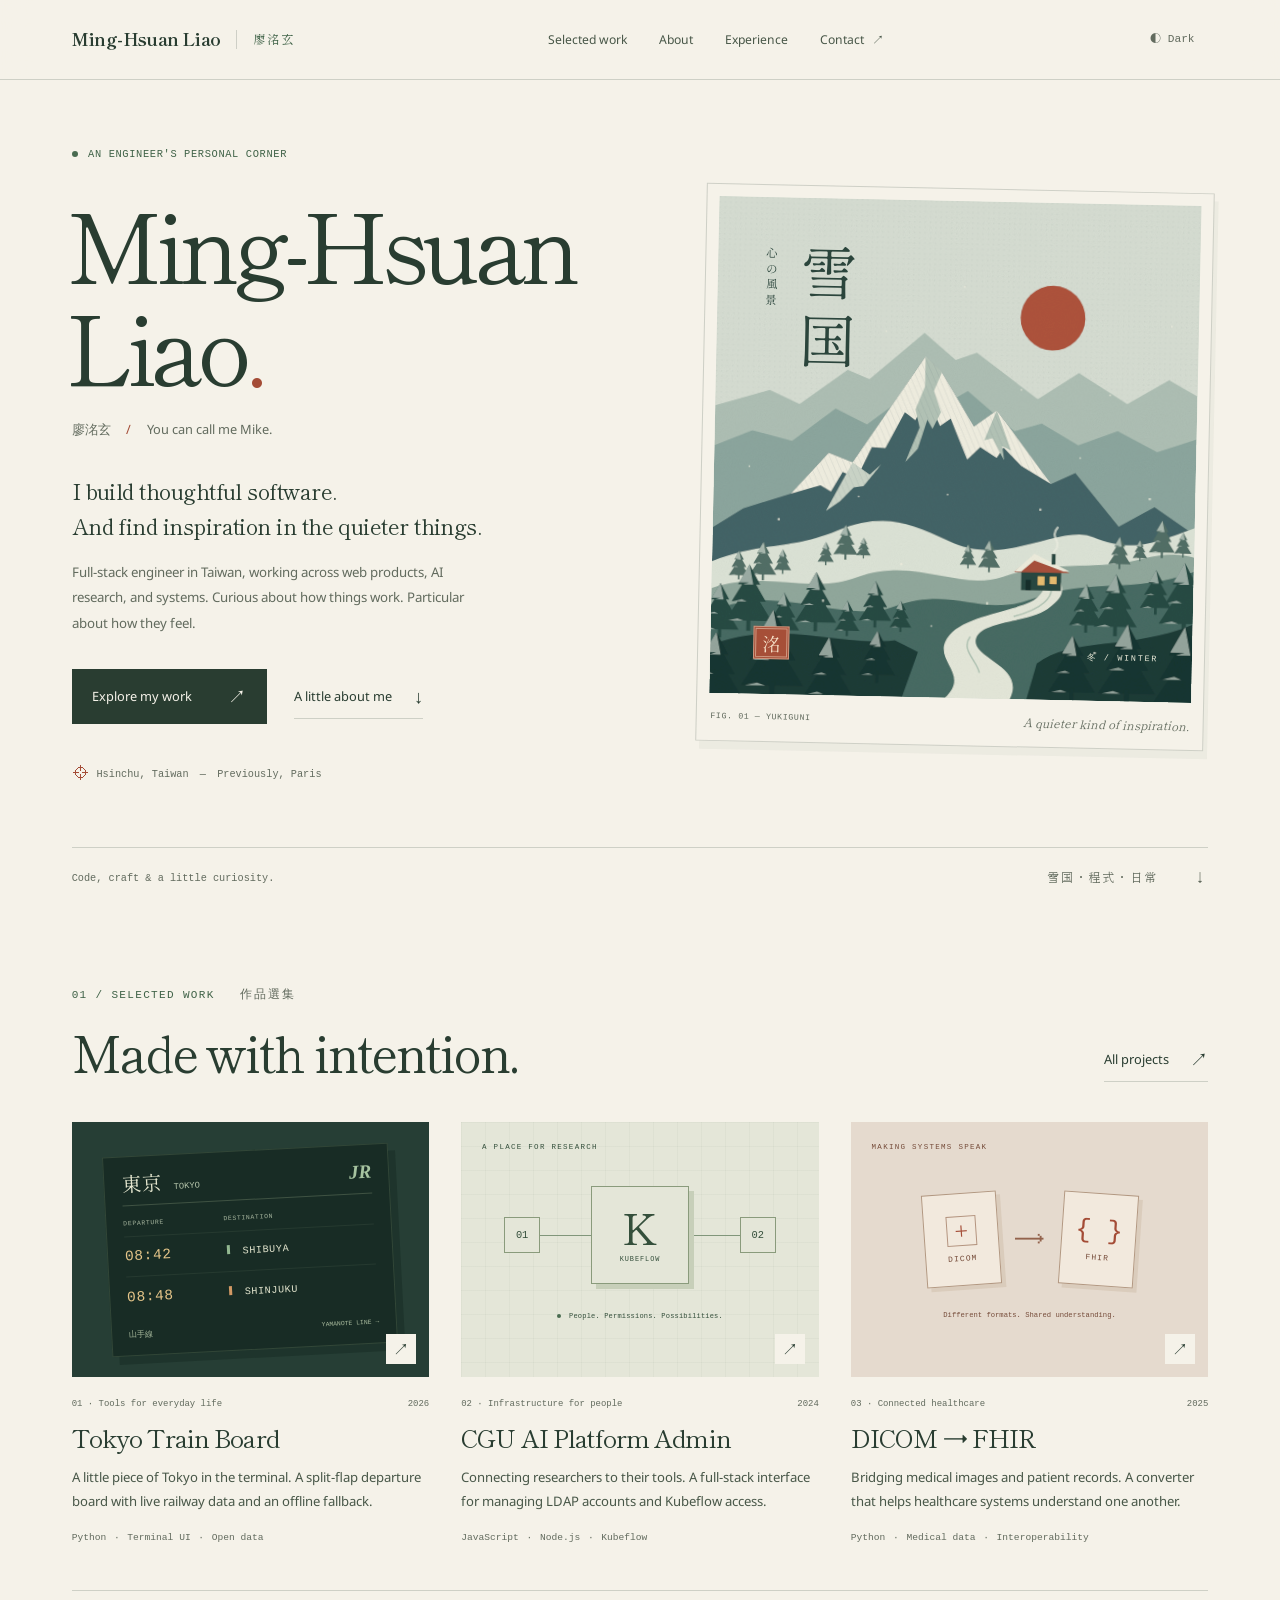
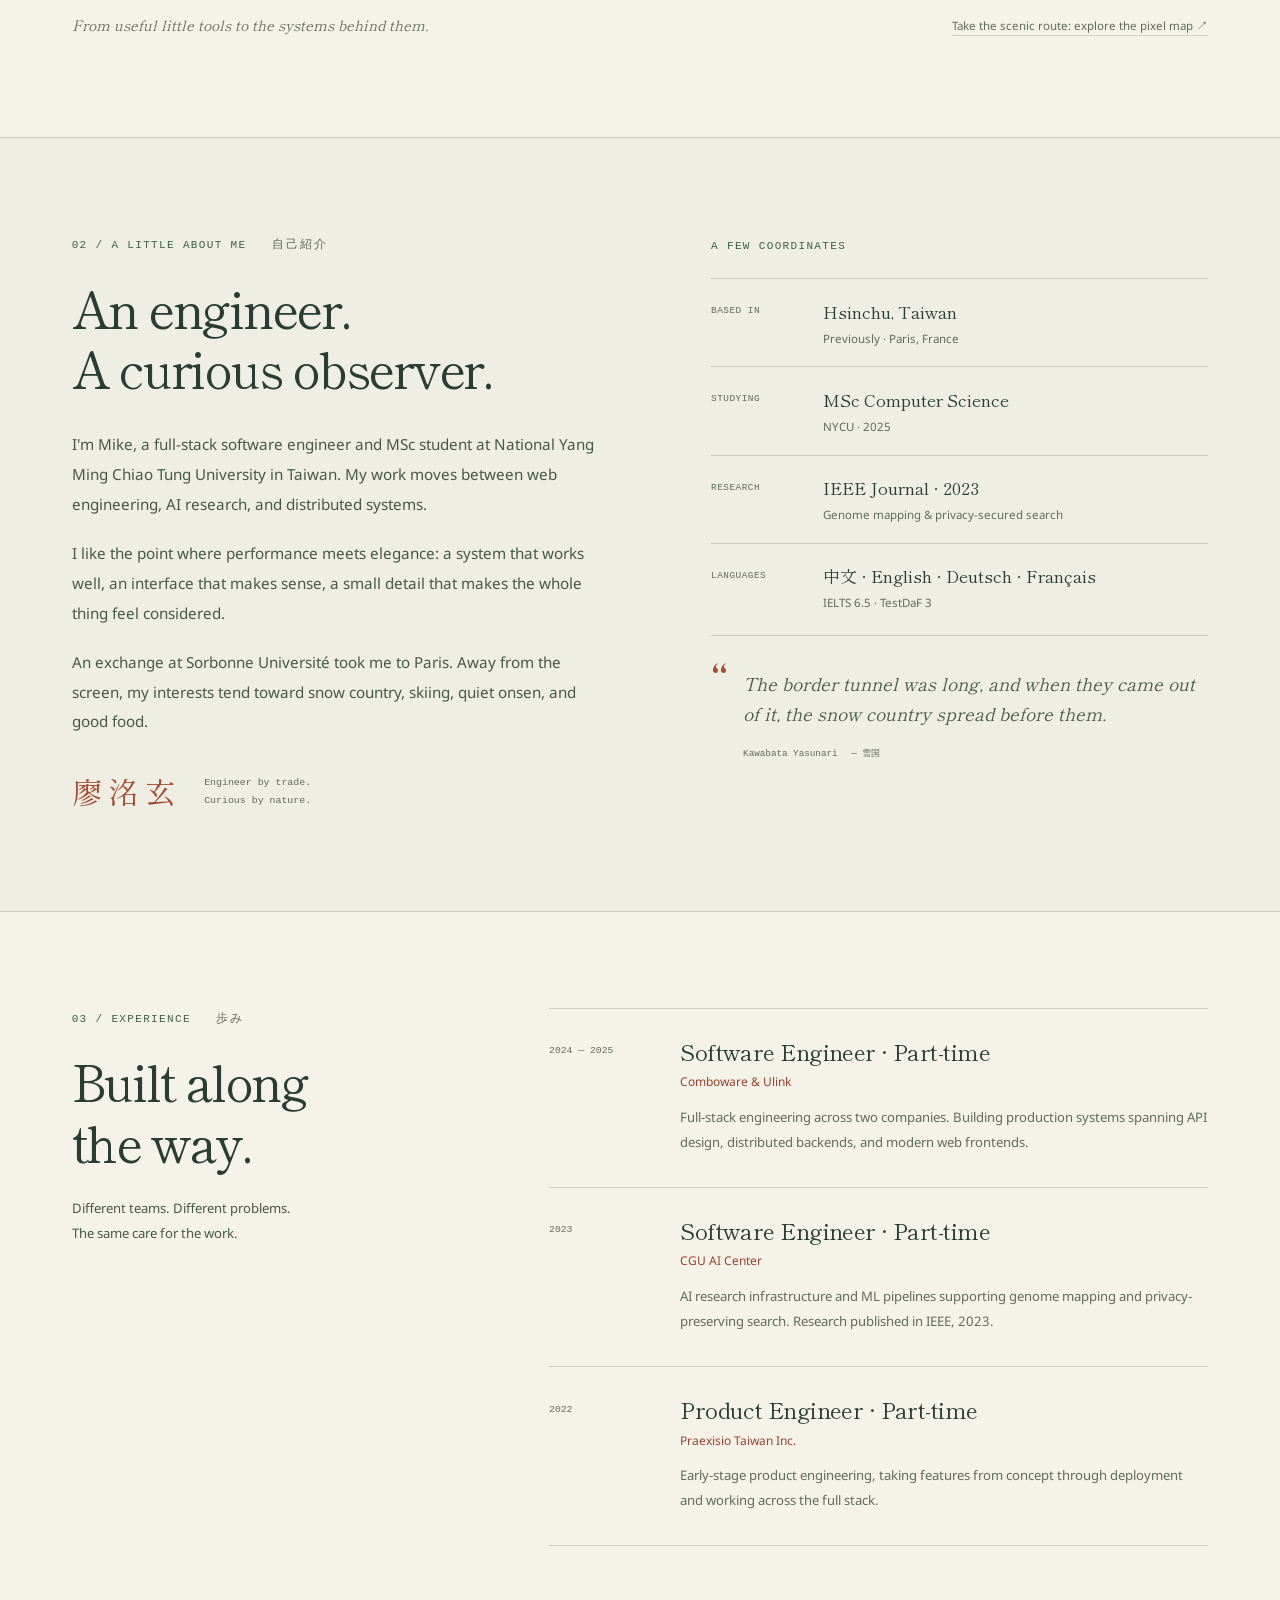
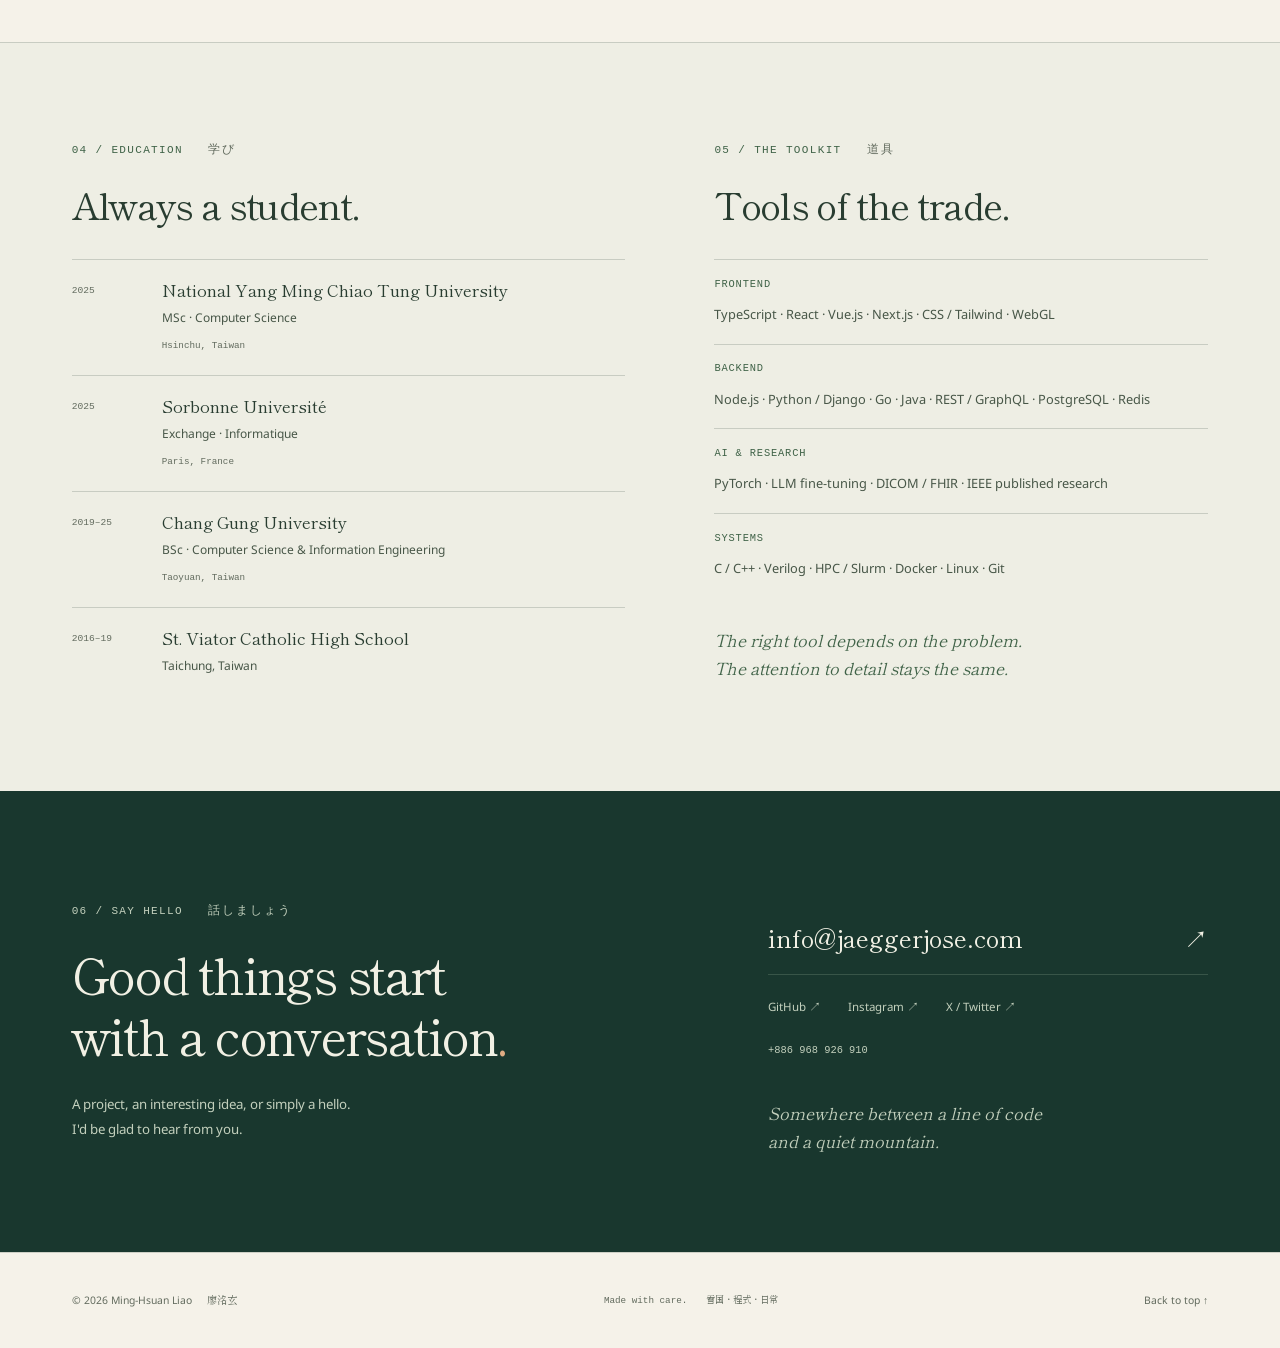
==== commit a61e0bce: "fix: align favicon with Yukiguni and correct part-time experience" ====
--- a/index.html
+++ b/index.html
@@ -24,7 +24,7 @@
   <link rel="preconnect" href="https://fonts.gstatic.com" crossorigin>
   <link rel="stylesheet" href="https://fonts.googleapis.com/css2?family=Press+Start+2P&family=Shippori+Mincho+B1:wght@400;700&family=Noto+Sans:ital,wght@0,300;0,400;1,300&display=swap" media="print" onload="this.media='all'">
   <noscript><link rel="stylesheet" href="https://fonts.googleapis.com/css2?family=Press+Start+2P&family=Shippori+Mincho+B1:wght@400;700&family=Noto+Sans:ital,wght@0,300;0,400;1,300&display=swap"></noscript>
-  <link rel="icon" href="favicon.svg" type="image/svg+xml">
+  <link rel="icon" href="favicon.svg?v=2" type="image/svg+xml">
   <link rel="stylesheet" href="css/style.css?v=14">
   <link rel="preload" href="assets/yukiguni-print.svg" as="image" type="image/svg+xml">
   <script type="speculationrules">{"prefetch":[{"source":"list","urls":["works.html"]}]}</script>
@@ -167,9 +167,9 @@
       <div class="section-inner experience-layout">
         <div class="experience-intro"><p class="label">03 / Experience <span>歩み</span></p><h2 id="work-heading">Built along<br>the way.</h2><p class="body-text">Different teams. Different problems.<br>The same care for the work.</p></div>
         <div class="timeline">
-          <article class="tl-item reveal"><p class="tl-date">2024 — Present</p><div><h3 class="tl-title">Software Engineer</h3><p class="tl-company">Comboware &amp; Ulink</p><p class="tl-desc">Full-stack engineering across two companies. Building production systems spanning API design, distributed backends, and modern web frontends.</p></div></article>
-          <article class="tl-item reveal"><p class="tl-date">2023</p><div><h3 class="tl-title">Software Engineer</h3><p class="tl-company">CGU AI Center</p><p class="tl-desc">AI research infrastructure and ML pipelines supporting genome mapping and privacy-preserving search. Research published in IEEE, 2023.</p></div></article>
-          <article class="tl-item reveal"><p class="tl-date">2022</p><div><h3 class="tl-title">Product Engineer</h3><p class="tl-company">Praexisio Taiwan Inc.</p><p class="tl-desc">Early-stage product engineering, taking features from concept through deployment and working across the full stack.</p></div></article>
+          <article class="tl-item reveal"><p class="tl-date">2024 — 2025</p><div><h3 class="tl-title">Software Engineer · Part-time</h3><p class="tl-company">Comboware &amp; Ulink</p><p class="tl-desc">Full-stack engineering across two companies. Building production systems spanning API design, distributed backends, and modern web frontends.</p></div></article>
+          <article class="tl-item reveal"><p class="tl-date">2023</p><div><h3 class="tl-title">Software Engineer · Part-time</h3><p class="tl-company">CGU AI Center</p><p class="tl-desc">AI research infrastructure and ML pipelines supporting genome mapping and privacy-preserving search. Research published in IEEE, 2023.</p></div></article>
+          <article class="tl-item reveal"><p class="tl-date">2022</p><div><h3 class="tl-title">Product Engineer · Part-time</h3><p class="tl-company">Praexisio Taiwan Inc.</p><p class="tl-desc">Early-stage product engineering, taking features from concept through deployment and working across the full stack.</p></div></article>
         </div>
       </div>
     </section>
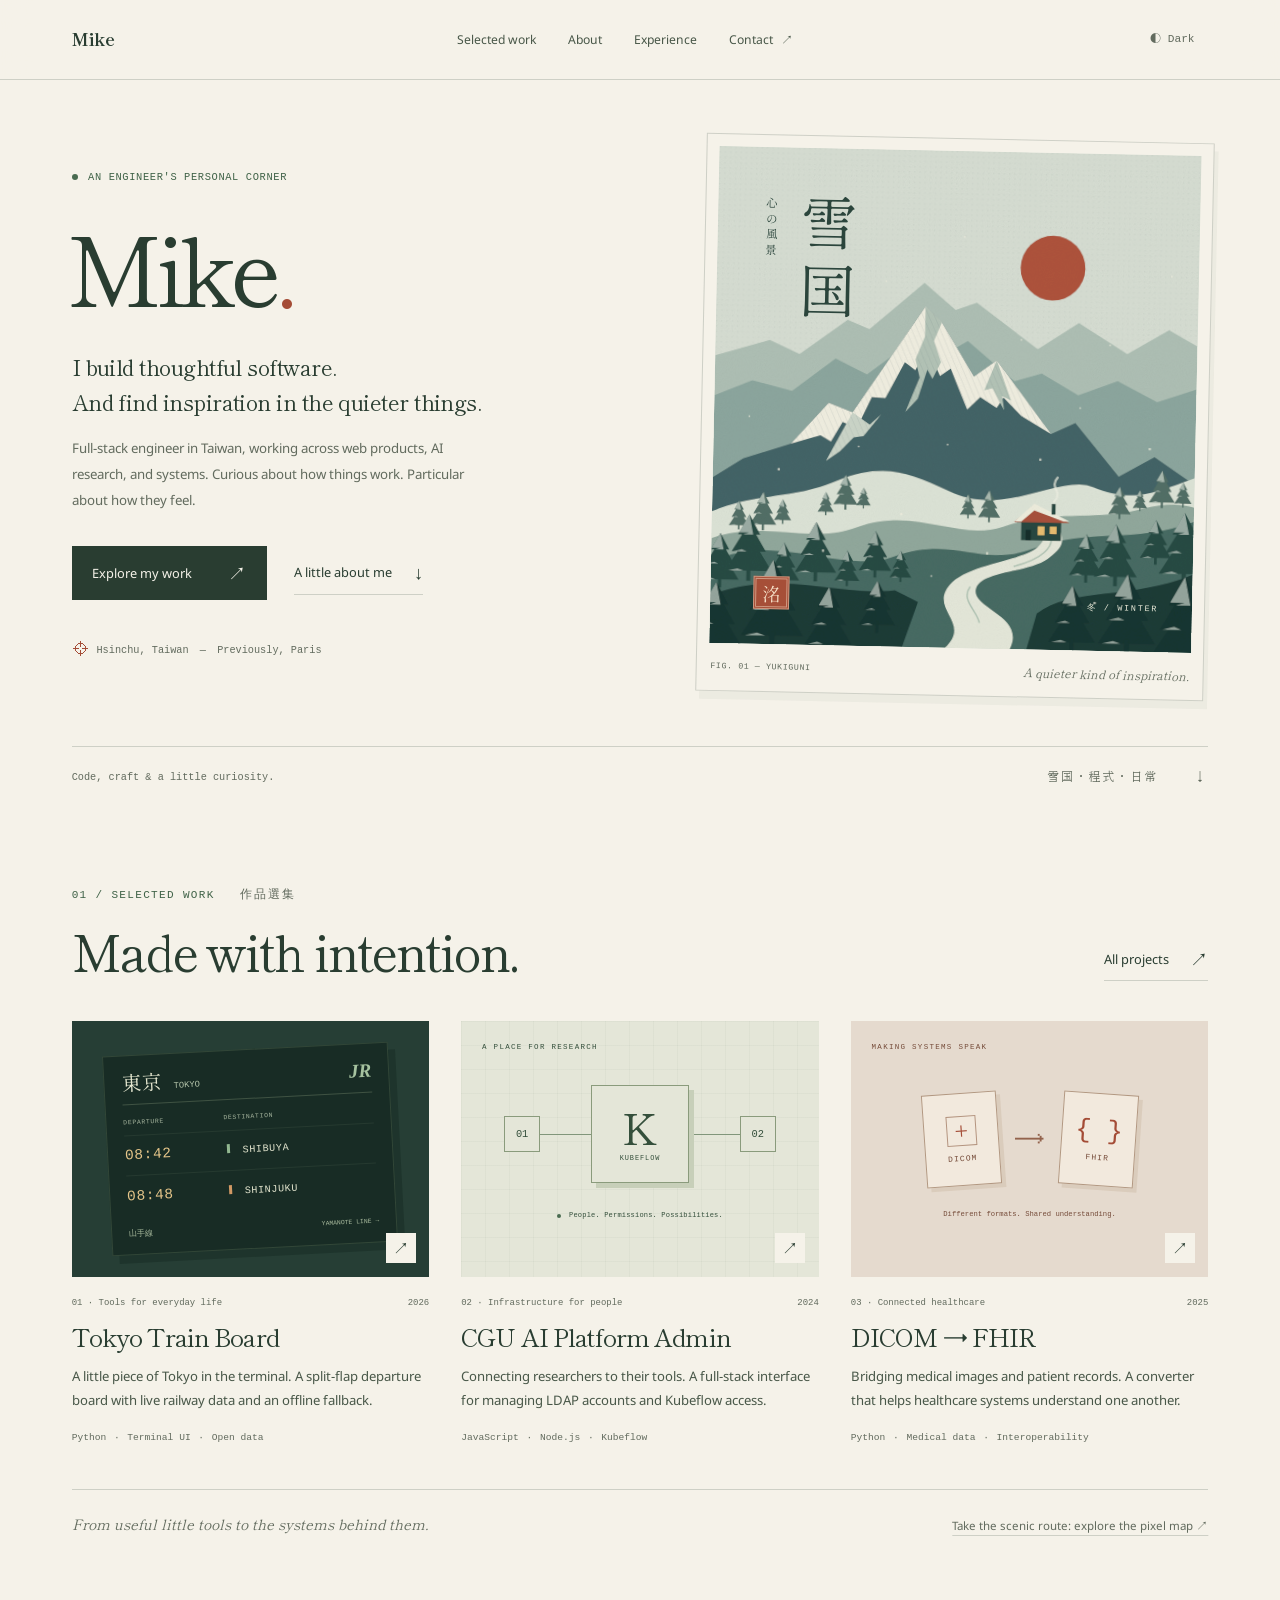
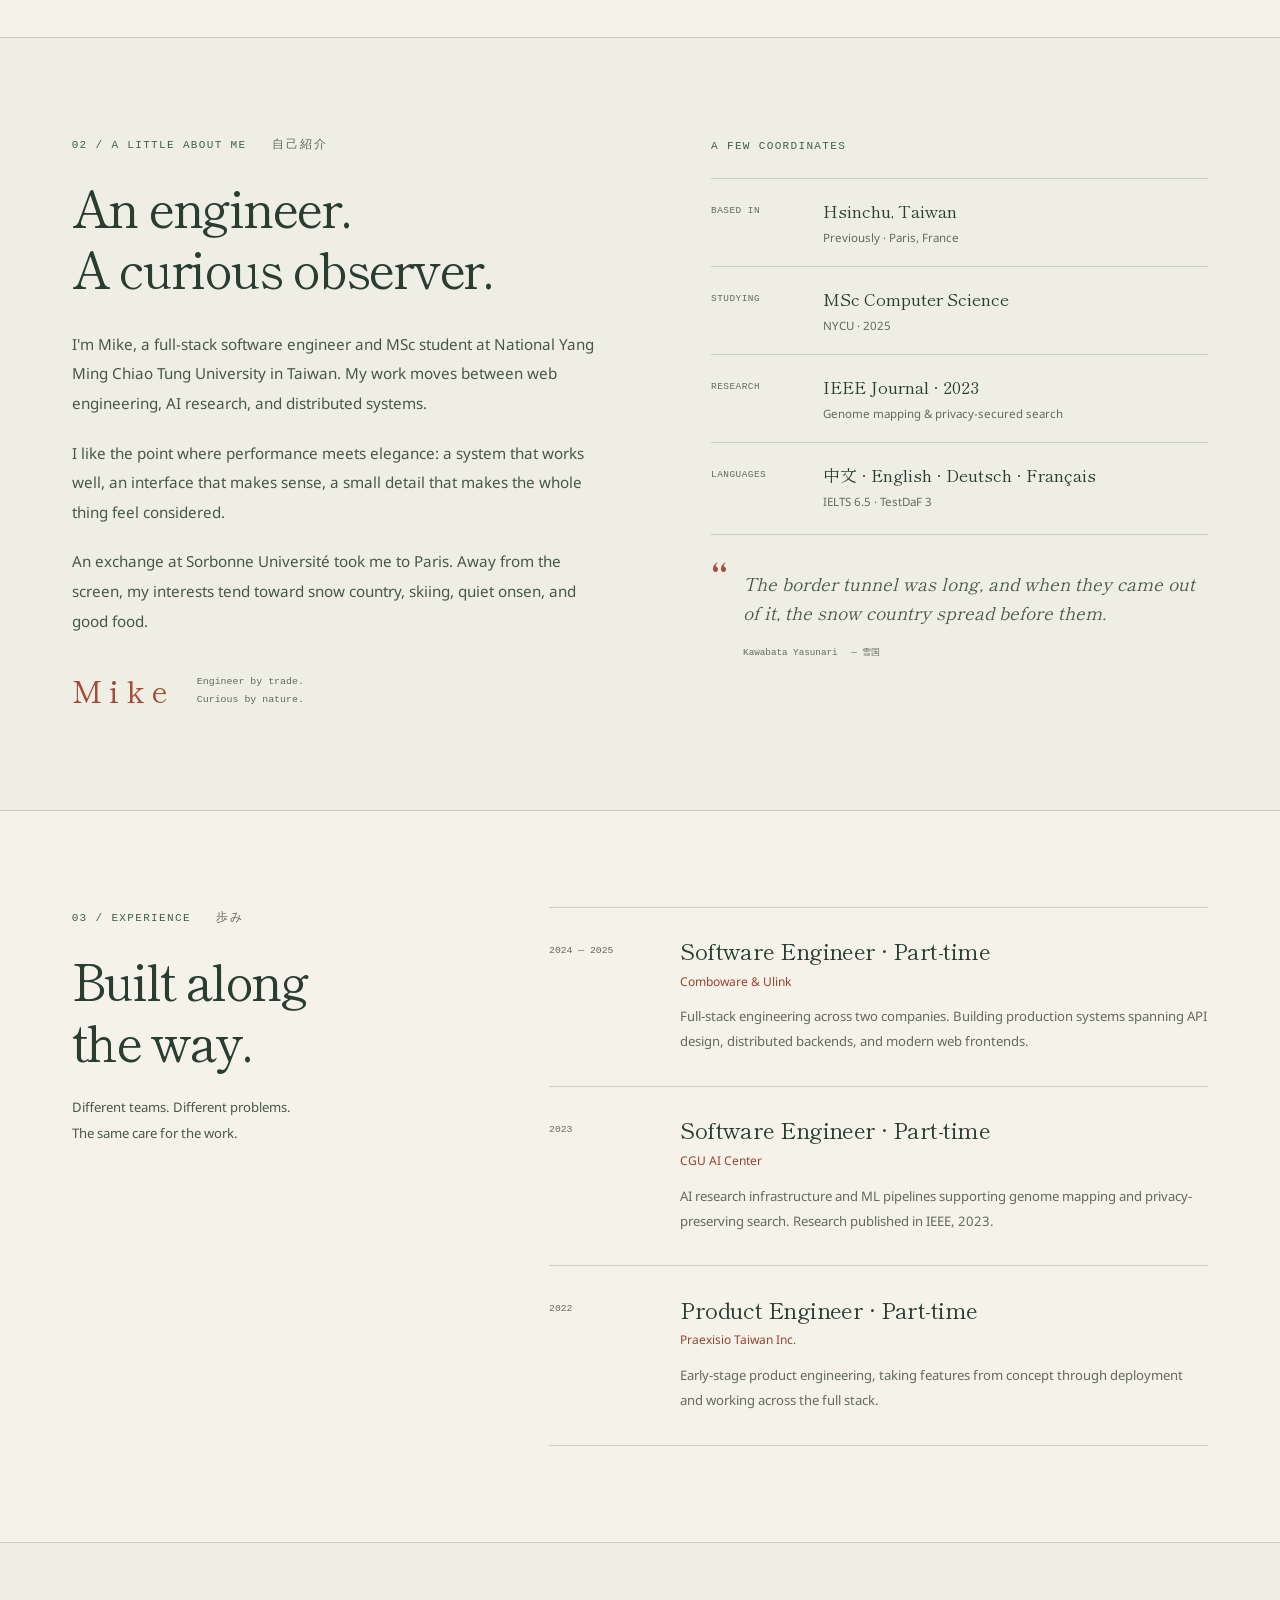
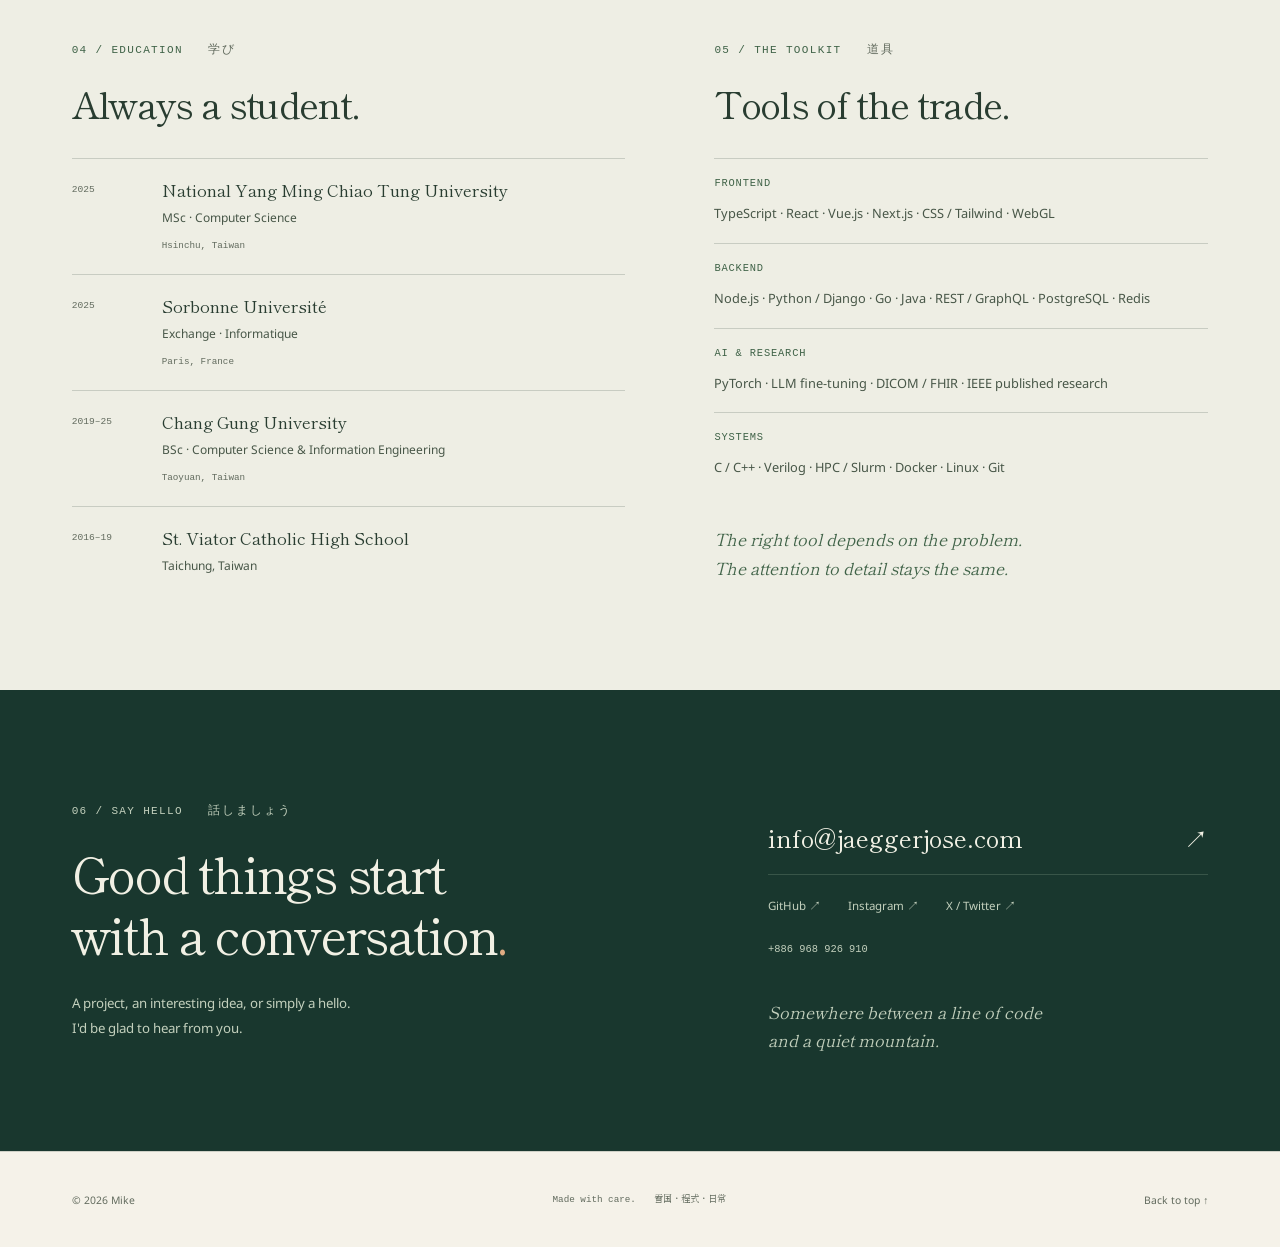
==== commit fee8c97d: "fix: remove real name from site, display as Mike Replace the Chinese and romanized real name across " ====
--- a/index.html
+++ b/index.html
@@ -4,10 +4,10 @@
   <meta charset="UTF-8">
   <meta name="viewport" content="width=device-width, initial-scale=1.0">
   <script>try{document.documentElement.dataset.theme=localStorage.getItem('theme')||'light'}catch(e){}</script>
-  <meta name="description" content="廖洺玄 (Mike Liao) — Full-stack engineer in Taiwan. Web products, research, and small things made with care. 雪国・程式・日常。">
+  <meta name="description" content="Mike — Full-stack engineer in Taiwan. Web products, research, and small things made with care. 雪国・程式・日常。">
   <meta property="og:type" content="website">
   <meta property="og:url" content="https://www.jaeggerjose.com/">
-  <meta property="og:title" content="廖洺玄 · Ming-Hsuan Liao — Engineer & Maker">
+  <meta property="og:title" content="Mike — Engineer & Maker">
   <meta property="og:description" content="Full-stack engineer in Taiwan. Web products, research, and small things made with care. 雪国・程式・日常。">
   <meta property="og:locale" content="zh_TW">
   <meta property="og:image" content="https://www.jaeggerjose.com/og-image.png">
@@ -16,10 +16,10 @@
   <meta name="twitter:card" content="summary_large_image">
   <meta name="twitter:image" content="https://www.jaeggerjose.com/og-image.png">
   <meta name="twitter:site" content="@jaeggerjose">
-  <meta name="twitter:title" content="廖洺玄 · Ming-Hsuan Liao — Engineer & Maker">
+  <meta name="twitter:title" content="Mike — Engineer & Maker">
   <meta name="twitter:description" content="Web products, research, and small things made with care.">
   <link rel="canonical" href="https://www.jaeggerjose.com/">
-  <title>廖洺玄 · Ming-Hsuan Liao — Engineer & Maker</title>
+  <title>Mike — Engineer & Maker</title>
   <link rel="preconnect" href="https://fonts.googleapis.com">
   <link rel="preconnect" href="https://fonts.gstatic.com" crossorigin>
   <link rel="stylesheet" href="https://fonts.googleapis.com/css2?family=Press+Start+2P&family=Shippori+Mincho+B1:wght@400;700&family=Noto+Sans:ital,wght@0,300;0,400;1,300&display=swap" media="print" onload="this.media='all'">
@@ -33,7 +33,7 @@
   <a class="skip-link" href="#main-content">Skip to content</a>
 
   <nav id="nav" aria-label="Main navigation">
-    <a class="nav-logo" href="#hero">Ming-Hsuan Liao<span>廖洺玄</span></a>
+    <a class="nav-logo" href="#hero">Mike</a>
     <ul class="nav-links">
       <li><a href="#selected-work">Selected work</a></li>
       <li><a href="#about">About</a></li>
@@ -59,8 +59,7 @@
       <div class="hero-layout">
         <div class="hero-content">
           <p class="hero-eyebrow"><span class="status-dot" aria-hidden="true"></span> An engineer's personal corner</p>
-          <h1 class="hero-name" id="hero-title">Ming-Hsuan<br><span>Liao<span class="name-period">.</span></span></h1>
-          <p class="hero-byline">廖洺玄 <span aria-hidden="true">/</span> You can call me Mike.</p>
+          <h1 class="hero-name" id="hero-title">Mike<span class="name-period">.</span></h1>
           <p class="hero-intro">I build thoughtful software.<br>And find inspiration in the quieter things.</p>
           <p class="hero-description">Full-stack engineer in Taiwan, working across web products, AI research, and systems. Curious about how things work. Particular about how they feel.</p>
           <div class="hero-actions">
@@ -148,7 +147,7 @@
           <p class="body-text">I'm Mike, a full-stack software engineer and MSc student at National Yang Ming Chiao Tung University in Taiwan. My work moves between web engineering, AI research, and distributed systems.</p>
           <p class="body-text">I like the point where performance meets elegance: a system that works well, an interface that makes sense, a small detail that makes the whole thing feel considered.</p>
           <p class="body-text">An exchange at Sorbonne Université took me to Paris. Away from the screen, my interests tend toward snow country, skiing, quiet onsen, and good food.</p>
-          <div class="about-signoff"><span class="signature">廖洺玄</span><span>Engineer by trade.<br>Curious by nature.</span></div>
+          <div class="about-signoff"><span class="signature">Mike</span><span>Engineer by trade.<br>Curious by nature.</span></div>
         </div>
         <div class="about-right">
           <p class="label facts-label">A few coordinates</p>
@@ -205,7 +204,7 @@
       </div>
     </section>
   </main>
-  <footer><span class="foot-l">© 2026 Ming-Hsuan Liao <span>廖洺玄</span></span><span class="foot-r">Made with care. <span>雪国・程式・日常</span></span><a href="#hero" class="back-to-top">Back to top ↑</a></footer>
+  <footer><span class="foot-l">© 2026 Mike</span><span class="foot-r">Made with care. <span>雪国・程式・日常</span></span><a href="#hero" class="back-to-top">Back to top ↑</a></footer>
 
   <script defer src="js/vendor/motion-13.5.0.js"></script>
   <script defer src="js/main.js?v=11"></script>
--- a/css/style.css
+++ b/css/style.css
@@ -147,8 +147,6 @@
 .hero-eyebrow { display: flex; align-items: center; gap: .65rem; font: .65rem/1.7 var(--font-meta); color: var(--moss-text); letter-spacing: .06em; text-transform: uppercase; margin-bottom: 1.8rem; }
 .hero-name { font-size: clamp(3.7rem, 7.5vw, 7.6rem); line-height: 1.06; letter-spacing: -.07em; margin-left: -.06em; }
 .name-period { color: var(--akache); }
-.hero-byline { margin-top: 1.4rem; font-size: .8rem; color: var(--muted-text); }
-.hero-byline > span { margin-inline: .8rem; color: var(--akache); }
 .hero-intro { font: 400 clamp(1.15rem, 1.7vw, 1.5rem)/1.6 var(--font-serif); letter-spacing: -.025em; margin-top: 2.1rem; }
 .hero-description { margin-top: 1rem; max-width: 420px; font-size: .83rem; color: var(--muted-text); line-height: 1.95; }
 .hero-actions { display: flex; align-items: center; flex-wrap: wrap; gap: 1.7rem; margin-top: 2rem; }
@@ -354,7 +352,6 @@
   .hero-layout { grid-template-columns: 1fr; gap: 2.5rem; }
   .hero-name { font-size: clamp(3.55rem, 14vw, 5.4rem); line-height: 1.07; }
   .hero-eyebrow { font-size: .59rem; margin-bottom: 1.5rem; }
-  .hero-byline { font-size: .75rem; margin-top: 1.2rem; }
   .hero-intro { font-size: 1.18rem; margin-top: 1.75rem; }
   .hero-description { font-size: .83rem; max-width: 430px; }
   .hero-actions { gap: 1.2rem; margin-top: 1.5rem; }
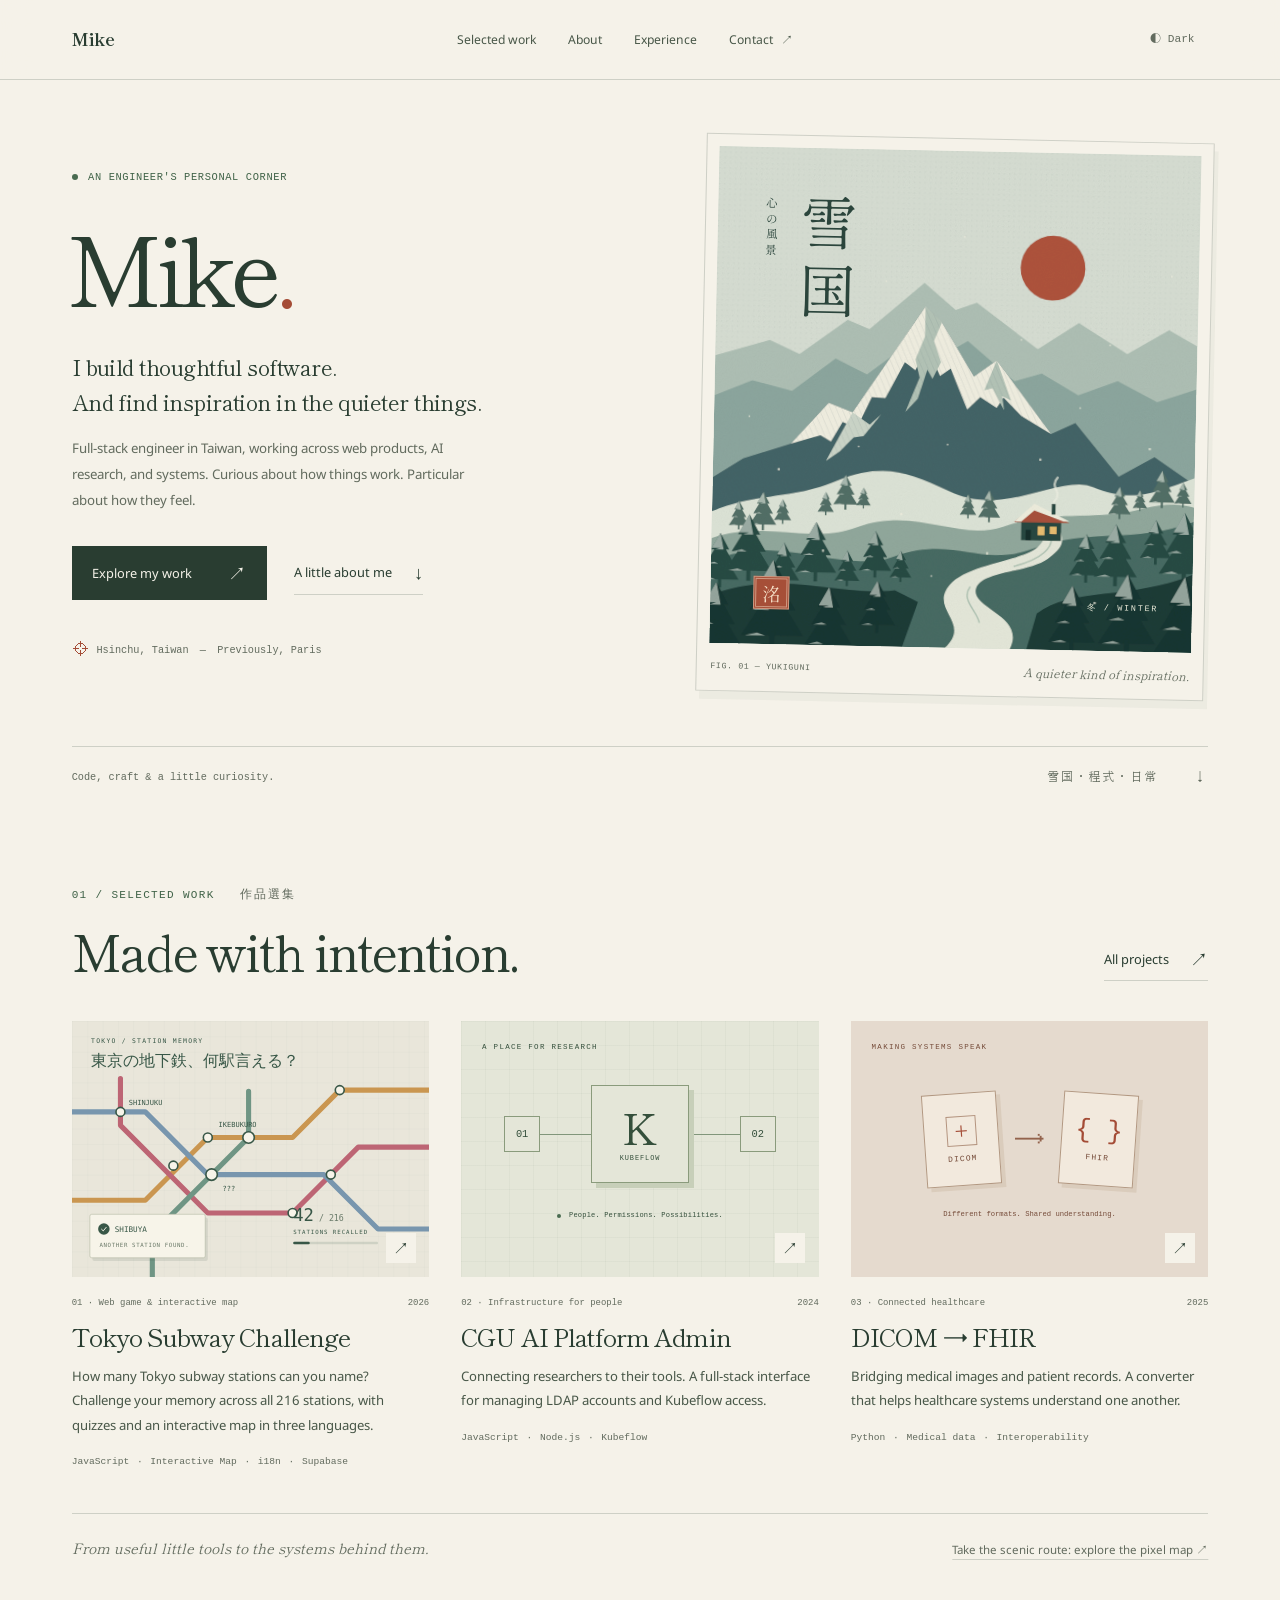
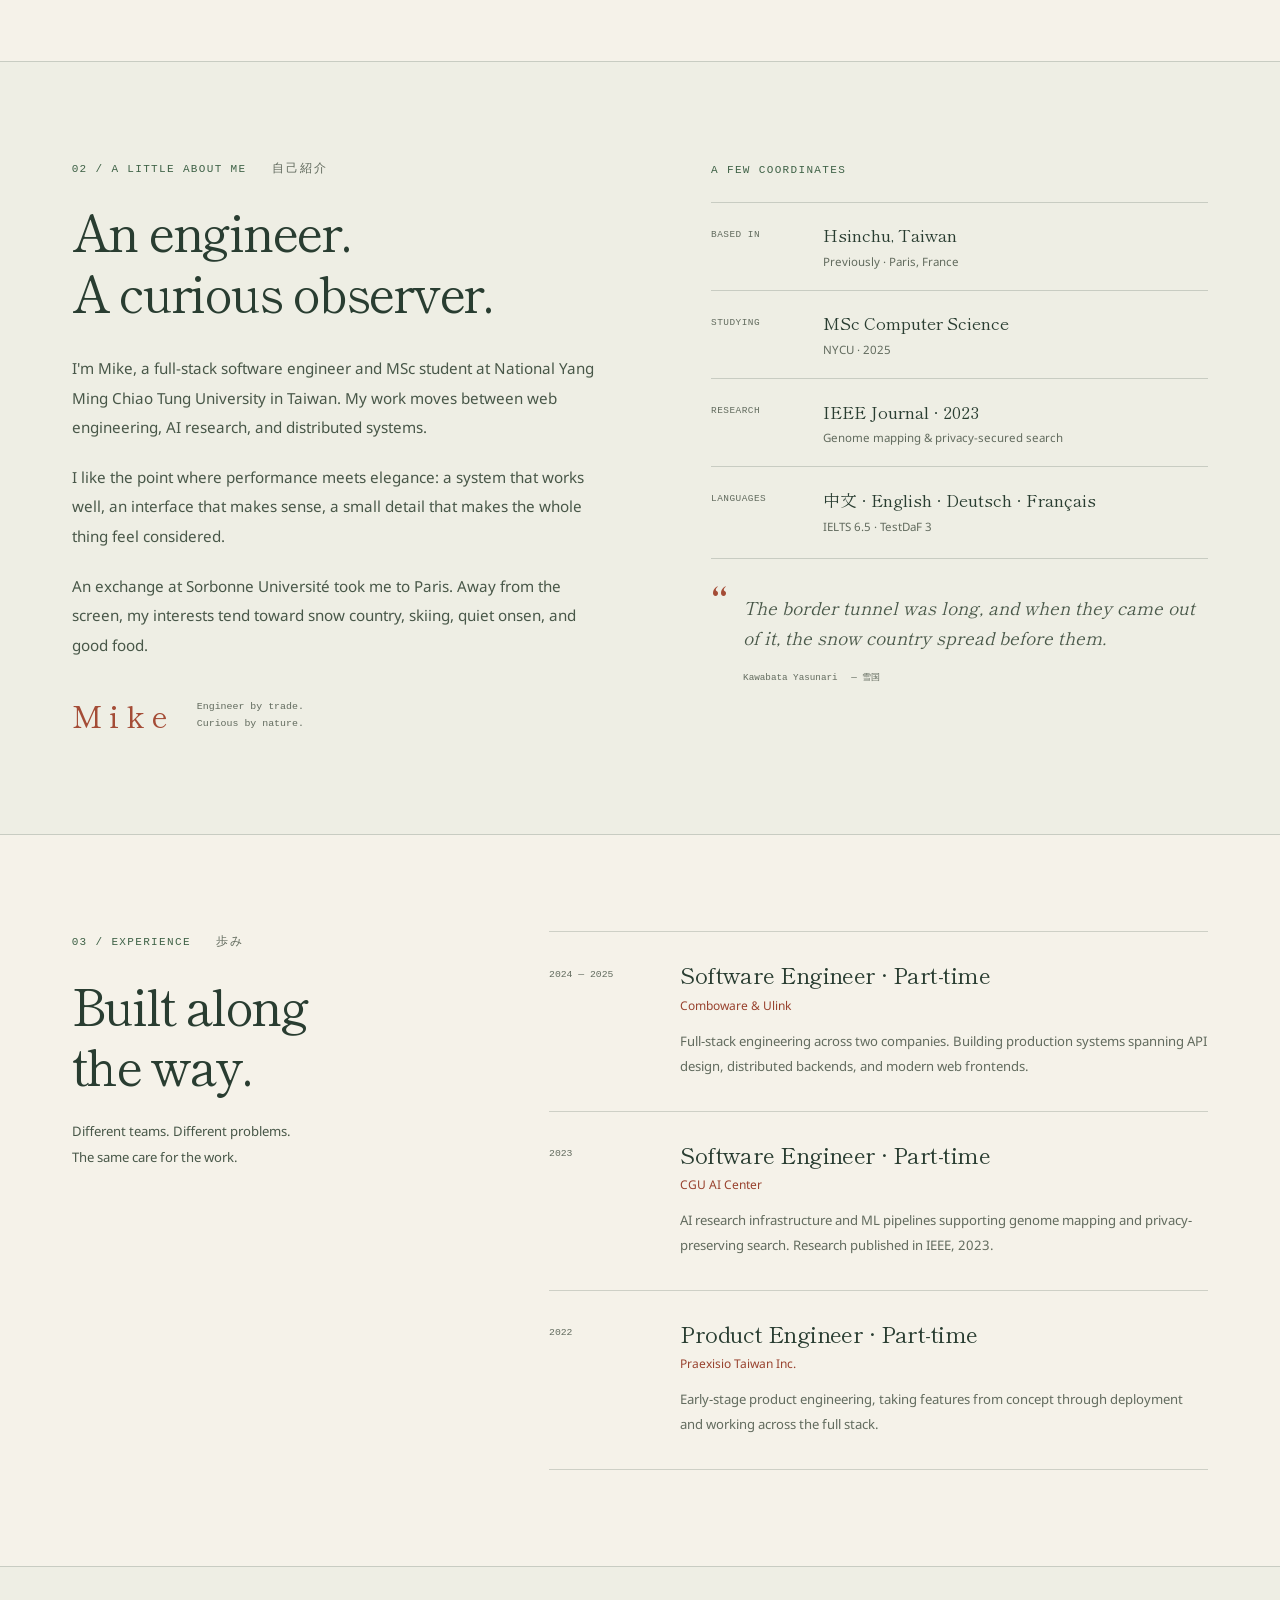
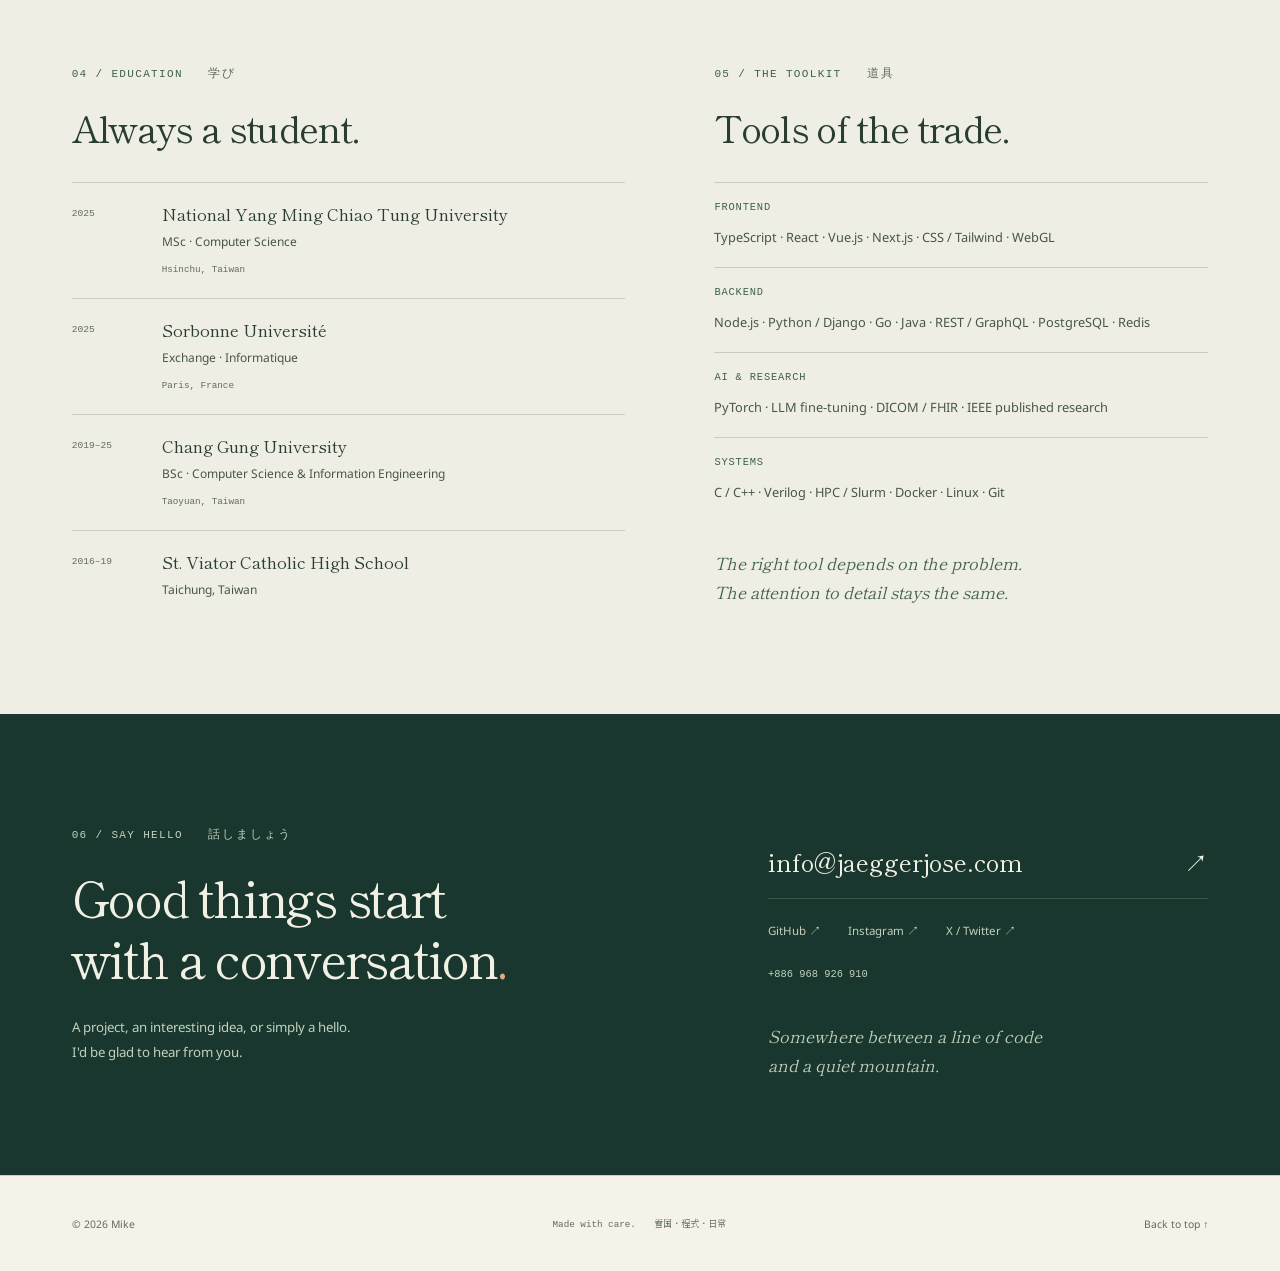
==== commit 0a3b989b: "Feature Tokyo Subway Challenge on homepage" ====
--- a/index.html
+++ b/index.html
@@ -24,8 +24,8 @@
   <link rel="preconnect" href="https://fonts.gstatic.com" crossorigin>
   <link rel="stylesheet" href="https://fonts.googleapis.com/css2?family=Press+Start+2P&family=Shippori+Mincho+B1:wght@400;700&family=Noto+Sans:ital,wght@0,300;0,400;1,300&display=swap" media="print" onload="this.media='all'">
   <noscript><link rel="stylesheet" href="https://fonts.googleapis.com/css2?family=Press+Start+2P&family=Shippori+Mincho+B1:wght@400;700&family=Noto+Sans:ital,wght@0,300;0,400;1,300&display=swap"></noscript>
-  <link rel="icon" href="favicon.svg?v=2" type="image/svg+xml">
-  <link rel="stylesheet" href="css/style.css?v=14">
+  <link rel="icon" href="favicon.svg?v=3" type="image/svg+xml">
+  <link rel="stylesheet" href="css/style.css?v=15">
   <link rel="preload" href="assets/yukiguni-print.svg" as="image" type="image/svg+xml">
   <script type="speculationrules">{"prefetch":[{"source":"list","urls":["works.html"]}]}</script>
 </head>
@@ -89,22 +89,16 @@
         </div>
         <div class="selected-grid">
           <article class="selected-project reveal">
-            <a class="project-cover" href="works.html#trainboard" aria-label="View Tokyo Train Board">
-              <div class="project-preview preview-train" aria-hidden="true">
-                <div class="train-board">
-                  <div class="train-heading"><span>東京 <small>TOKYO</small></span><span class="train-symbol">JR</span></div>
-                  <div class="train-header"><span>DEPARTURE</span><span>DESTINATION</span></div>
-                  <div class="train-row"><span>08:42</span><span><i class="line-green"></i> SHIBUYA</span></div>
-                  <div class="train-row"><span>08:48</span><span><i class="line-orange"></i> SHINJUKU</span></div>
-                  <div class="train-bottom">山手線 <span>YAMANOTE LINE →</span></div>
-                </div>
+            <a class="project-cover" href="works.html#subway" aria-label="View Tokyo Subway Challenge">
+              <div class="project-preview preview-subway" aria-hidden="true">
+                <img src="assets/tokyo-subway-preview.svg" alt="" width="560" height="400" loading="lazy">
               </div>
               <span class="cover-arrow" aria-hidden="true">↗</span>
             </a>
-            <div class="project-meta"><span>01 · Tools for everyday life</span><span>2026</span></div>
-            <h3><a href="works.html#trainboard">Tokyo Train Board</a></h3>
-            <p>A little piece of Tokyo in the terminal. A split-flap departure board with live railway data and an offline fallback.</p>
-            <p class="project-tools">Python <span>·</span> Terminal UI <span>·</span> Open data</p>
+            <div class="project-meta"><span>01 · Web game &amp; interactive map</span><span>2026</span></div>
+            <h3><a href="works.html#subway">Tokyo Subway Challenge</a></h3>
+            <p>How many Tokyo subway stations can you name? Challenge your memory across all 216 stations, with quizzes and an interactive map in three languages.</p>
+            <p class="project-tools">JavaScript <span>·</span> Interactive Map <span>·</span> i18n <span>·</span> Supabase</p>
           </article>
           <article class="selected-project reveal">
             <a class="project-cover" href="works.html#classroom" aria-label="View CGU Kubeflow LDAP Admin">
--- a/css/style.css
+++ b/css/style.css
@@ -178,20 +178,8 @@
 .project-cover:hover .project-preview { transform: scale(1.025); }
 .cover-arrow { position: absolute; right: .85rem; bottom: .85rem; width: 30px; height: 30px; display: grid; place-items: center; background: #f5f2e9; color: #293d31; font-size: 1rem; transition: background .2s, color .2s; }
 .project-cover:hover .cover-arrow { background: #a44c36; color: #f5f2e9; }
-.preview-train { background: #263e35; }
-.train-board { width: 80%; max-width: 304px; padding: 1rem 1.05rem .8rem; border: 1px solid #6c80624f; background: #182c25; color: #e4e6cf; box-shadow: 7px 8px 0 #12271f66; transform: rotate(-3deg); font-family: var(--font-meta); }
-.train-heading { display: flex; justify-content: space-between; align-items: center; border-bottom: 1px solid #8d9e7f55; padding-bottom: .7rem; }
-.train-heading > span:first-child { font: 1.25rem/1 var(--font-serif); }
-.train-heading small { font: .55rem/1 var(--font-meta); margin-left: .45rem; color: #b4c4aa; }
-.train-symbol { font: italic 700 1.2rem/1 Georgia, serif; color: #a6c3a0; }
-.train-header { display: grid; grid-template-columns: 1fr 1.5fr; font-size: .4rem; letter-spacing: .11em; color: #a6b59e; padding-block: .75rem .4rem; }
-.train-row { display: grid; grid-template-columns: 1fr 1.5fr; align-items: center; gap: .25rem; padding-block: .45rem; border-top: 1px solid #74856e26; font-size: .63rem; letter-spacing: .06em; }
-.train-row > span:first-child { color: #e6c68a; font-size: .91rem; }
-.train-row i { display: inline-block; width: 3px; height: 9px; margin-right: .35rem; }
-.line-green { background: #92b890; }
-.line-orange { background: #d29964; }
-.train-bottom { display: flex; justify-content: space-between; align-items: center; color: #a9bb9e; font-size: .51rem; padding-top: .65rem; }
-.train-bottom > span { font-size: .4rem; }
+.preview-subway { background: #e9e6da; }
+.preview-subway img { width: 100%; height: 100%; object-fit: cover; }
 .preview-cluster { background-color: #e4e6d8; background-image: linear-gradient(#5269490b 1px, transparent 1px), linear-gradient(90deg, #5269490b 1px, transparent 1px); background-size: 24px 24px; color: #344f3b; }
 .preview-note { position: absolute; left: 1.3rem; top: 1.2rem; font: .47rem/1.6 var(--font-meta); letter-spacing: .17em; }
 .cluster-network { position: relative; width: 76%; display: flex; align-items: center; justify-content: space-between; margin-top: .5rem; }
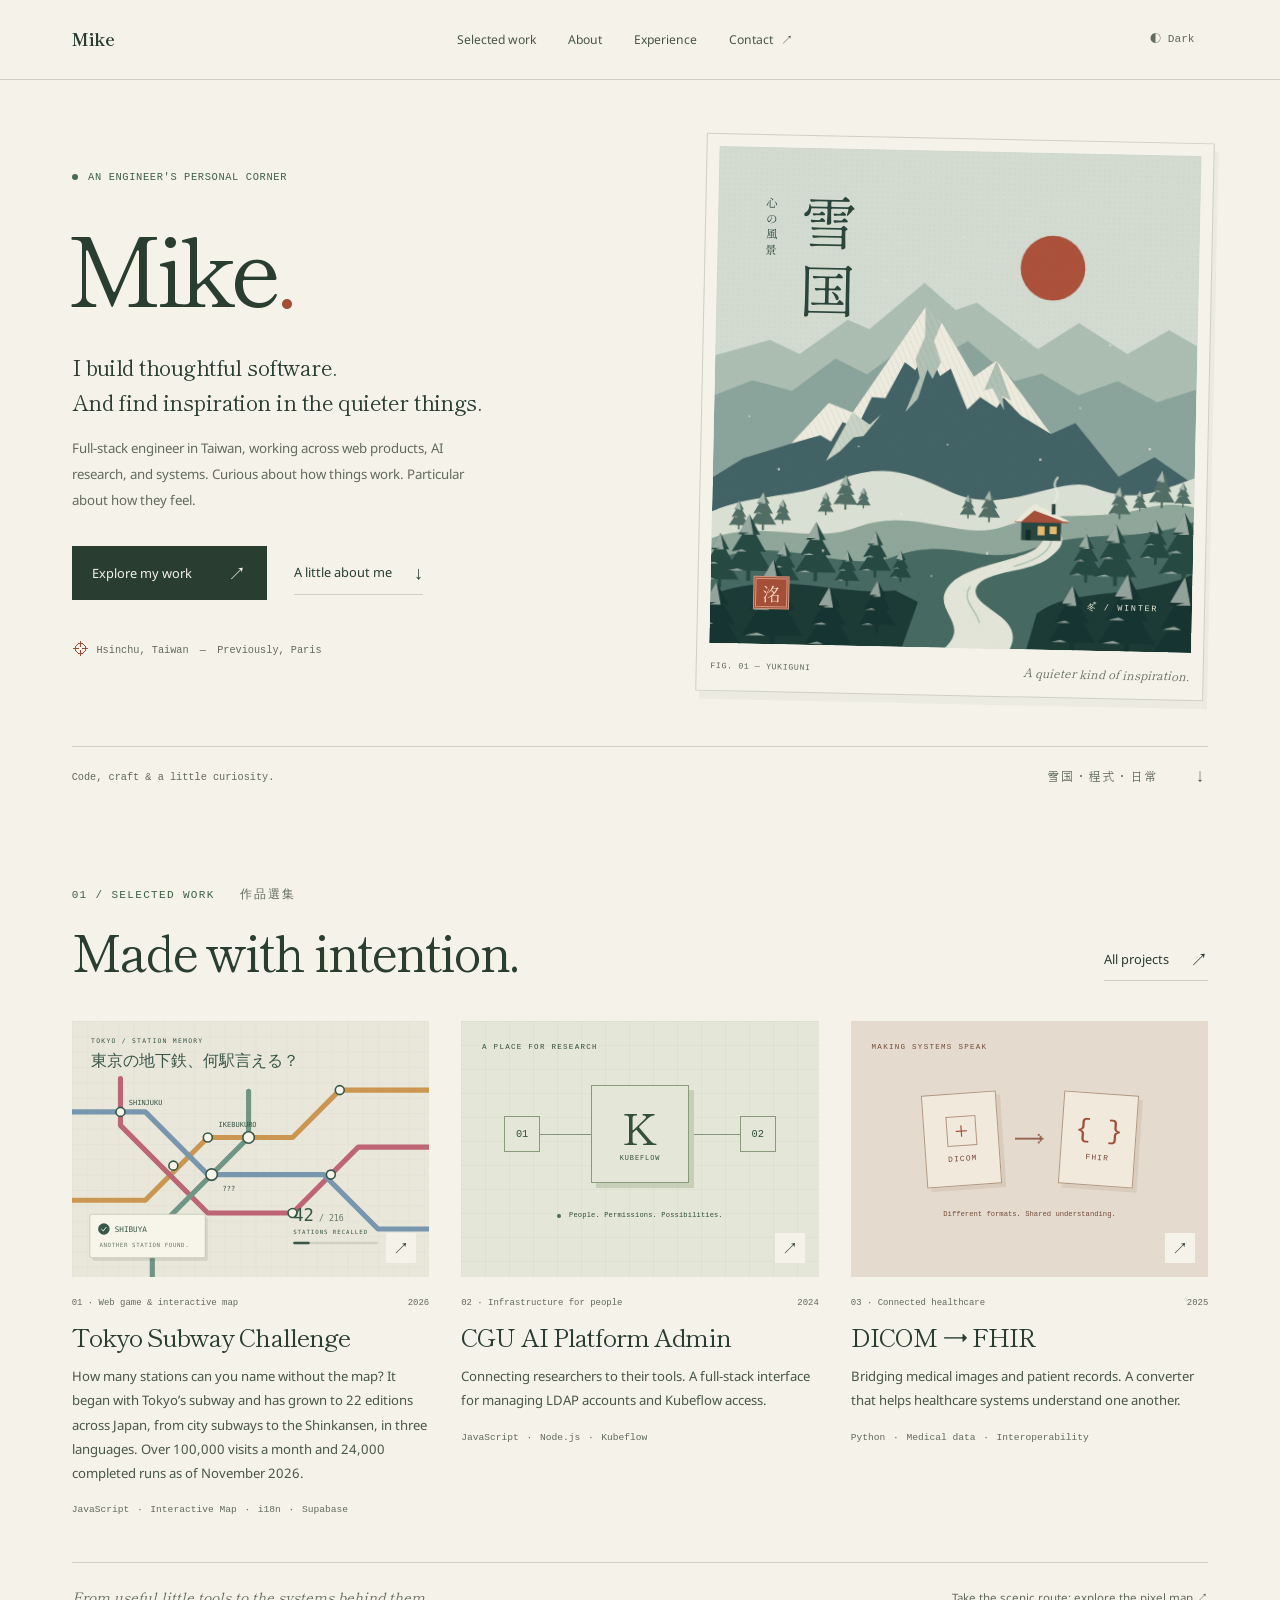
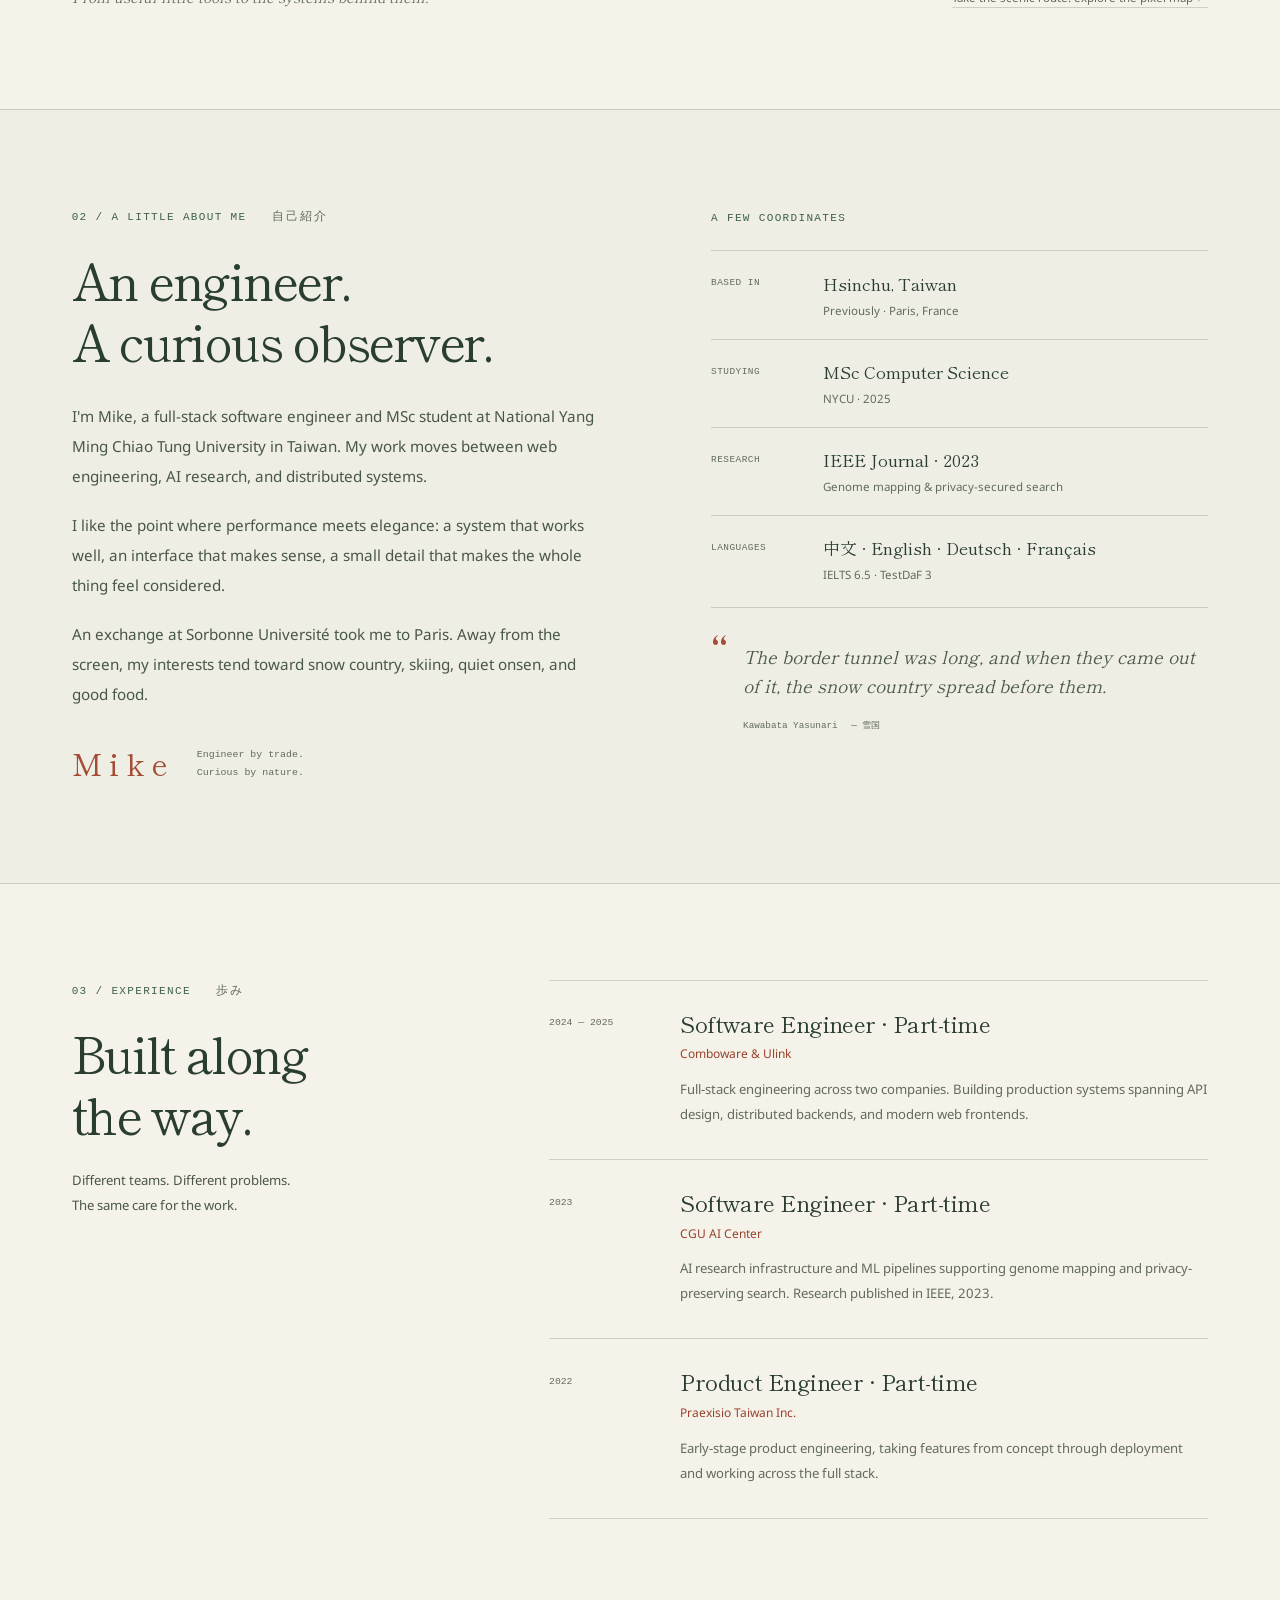
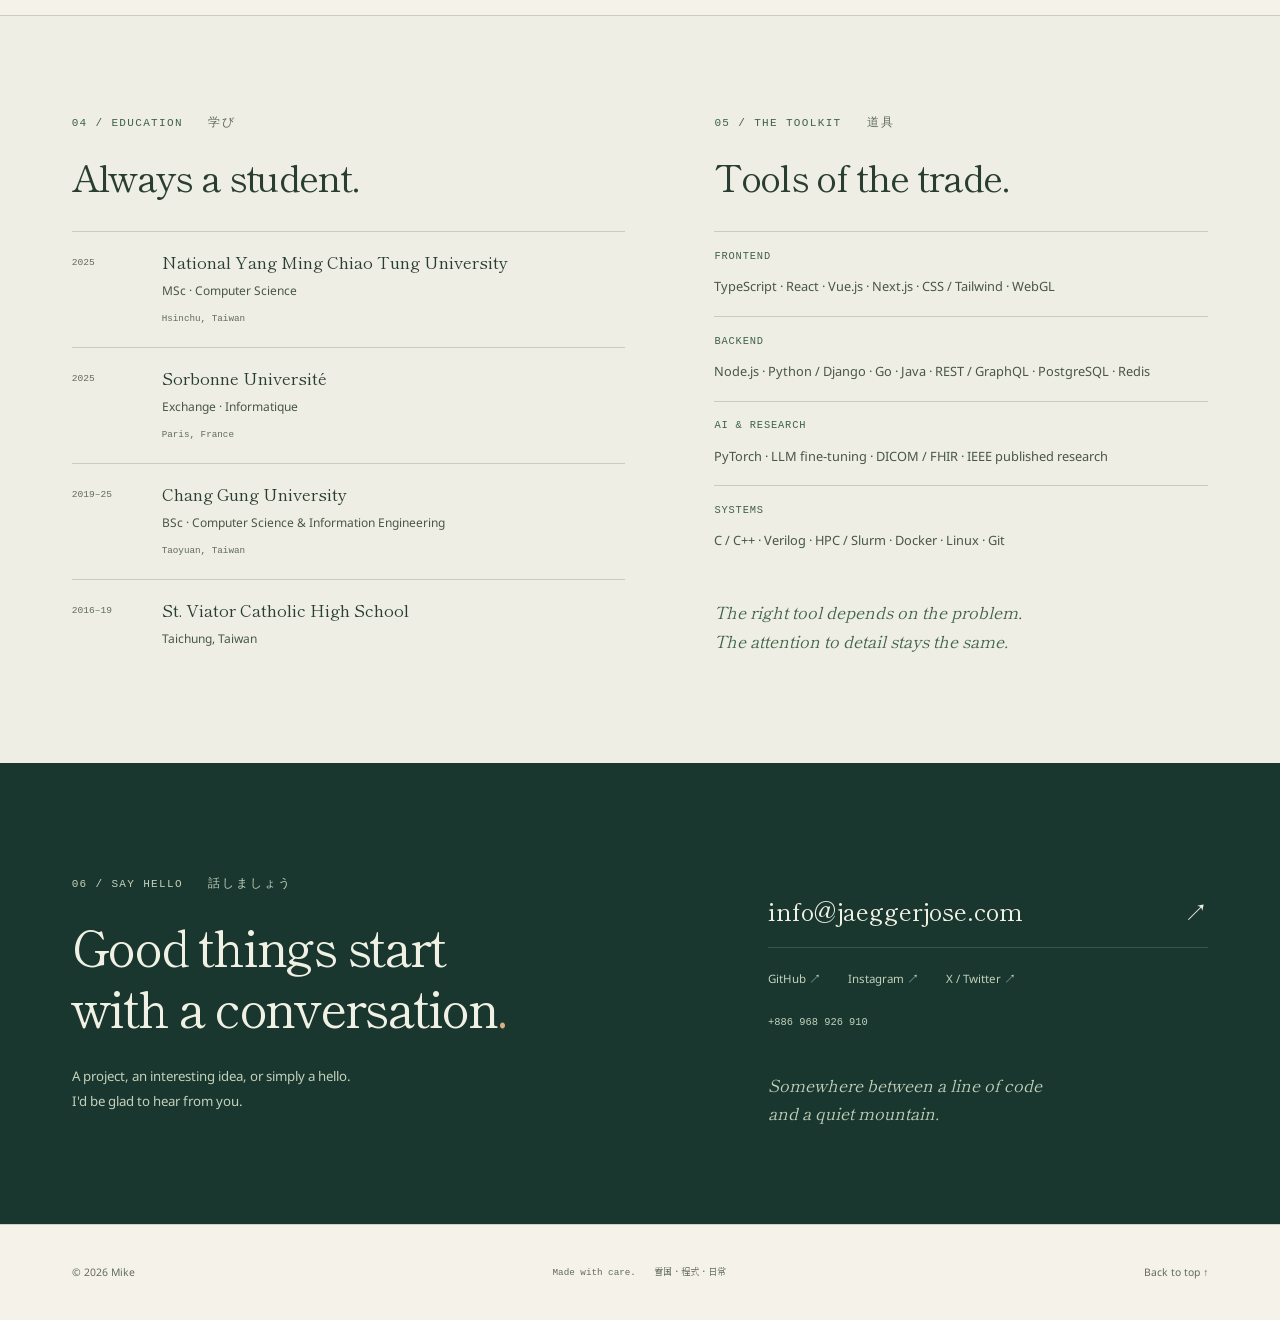
==== commit 8b2a7dd0: "fix: bring the Tokyo Subway Challenge numbers up to date The home page and the works entry still des" ====
--- a/index.html
+++ b/index.html
@@ -25,7 +25,7 @@
   <link rel="stylesheet" href="https://fonts.googleapis.com/css2?family=Press+Start+2P&family=Shippori+Mincho+B1:wght@400;700&family=Noto+Sans:ital,wght@0,300;0,400;1,300&display=swap" media="print" onload="this.media='all'">
   <noscript><link rel="stylesheet" href="https://fonts.googleapis.com/css2?family=Press+Start+2P&family=Shippori+Mincho+B1:wght@400;700&family=Noto+Sans:ital,wght@0,300;0,400;1,300&display=swap"></noscript>
   <link rel="icon" href="favicon.svg?v=3" type="image/svg+xml">
-  <link rel="stylesheet" href="css/style.css?v=15">
+  <link rel="stylesheet" href="css/style.css?v=16">
   <link rel="preload" href="assets/yukiguni-print.svg" as="image" type="image/svg+xml">
   <script type="speculationrules">{"prefetch":[{"source":"list","urls":["works.html"]}]}</script>
 </head>
@@ -97,7 +97,7 @@
             </a>
             <div class="project-meta"><span>01 · Web game &amp; interactive map</span><span>2026</span></div>
             <h3><a href="works.html#subway">Tokyo Subway Challenge</a></h3>
-            <p>How many Tokyo subway stations can you name? Challenge your memory across all 216 stations, with quizzes and an interactive map in three languages.</p>
+            <p>How many stations can you name without the map? It began with Tokyo’s subway and has grown to 22 editions across Japan, from city subways to the Shinkansen, in three languages. Over 100,000 visits a month and 24,000 completed runs as of November 2026.</p>
             <p class="project-tools">JavaScript <span>·</span> Interactive Map <span>·</span> i18n <span>·</span> Supabase</p>
           </article>
           <article class="selected-project reveal">
@@ -201,7 +201,6 @@
   <footer><span class="foot-l">© 2026 Mike</span><span class="foot-r">Made with care. <span>雪国・程式・日常</span></span><a href="#hero" class="back-to-top">Back to top ↑</a></footer>
 
   <script defer src="js/vendor/motion-13.5.0.js"></script>
-  <script defer src="js/main.js?v=11"></script>
-  <script defer src="/_vercel/insights/script.js"></script>
+  <script defer src="js/main.js?v=12"></script>
 </body>
 </html>
